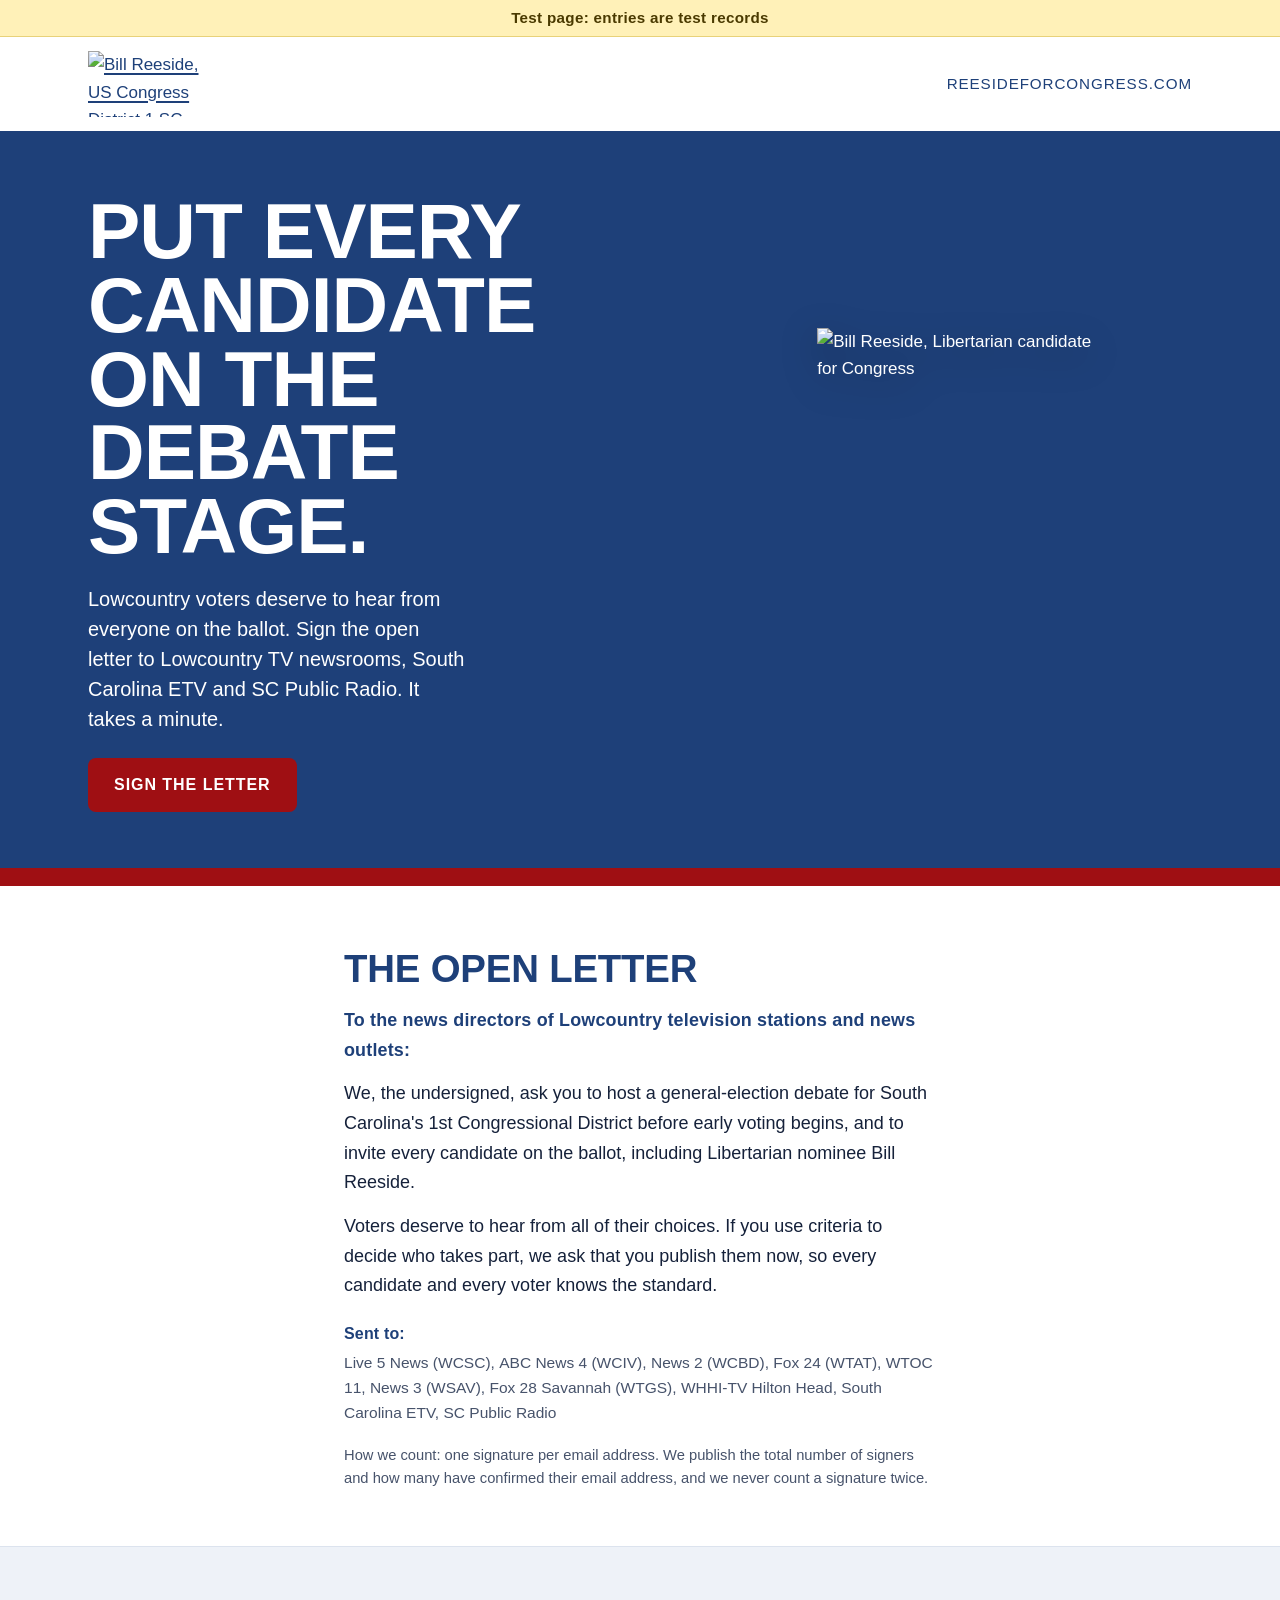
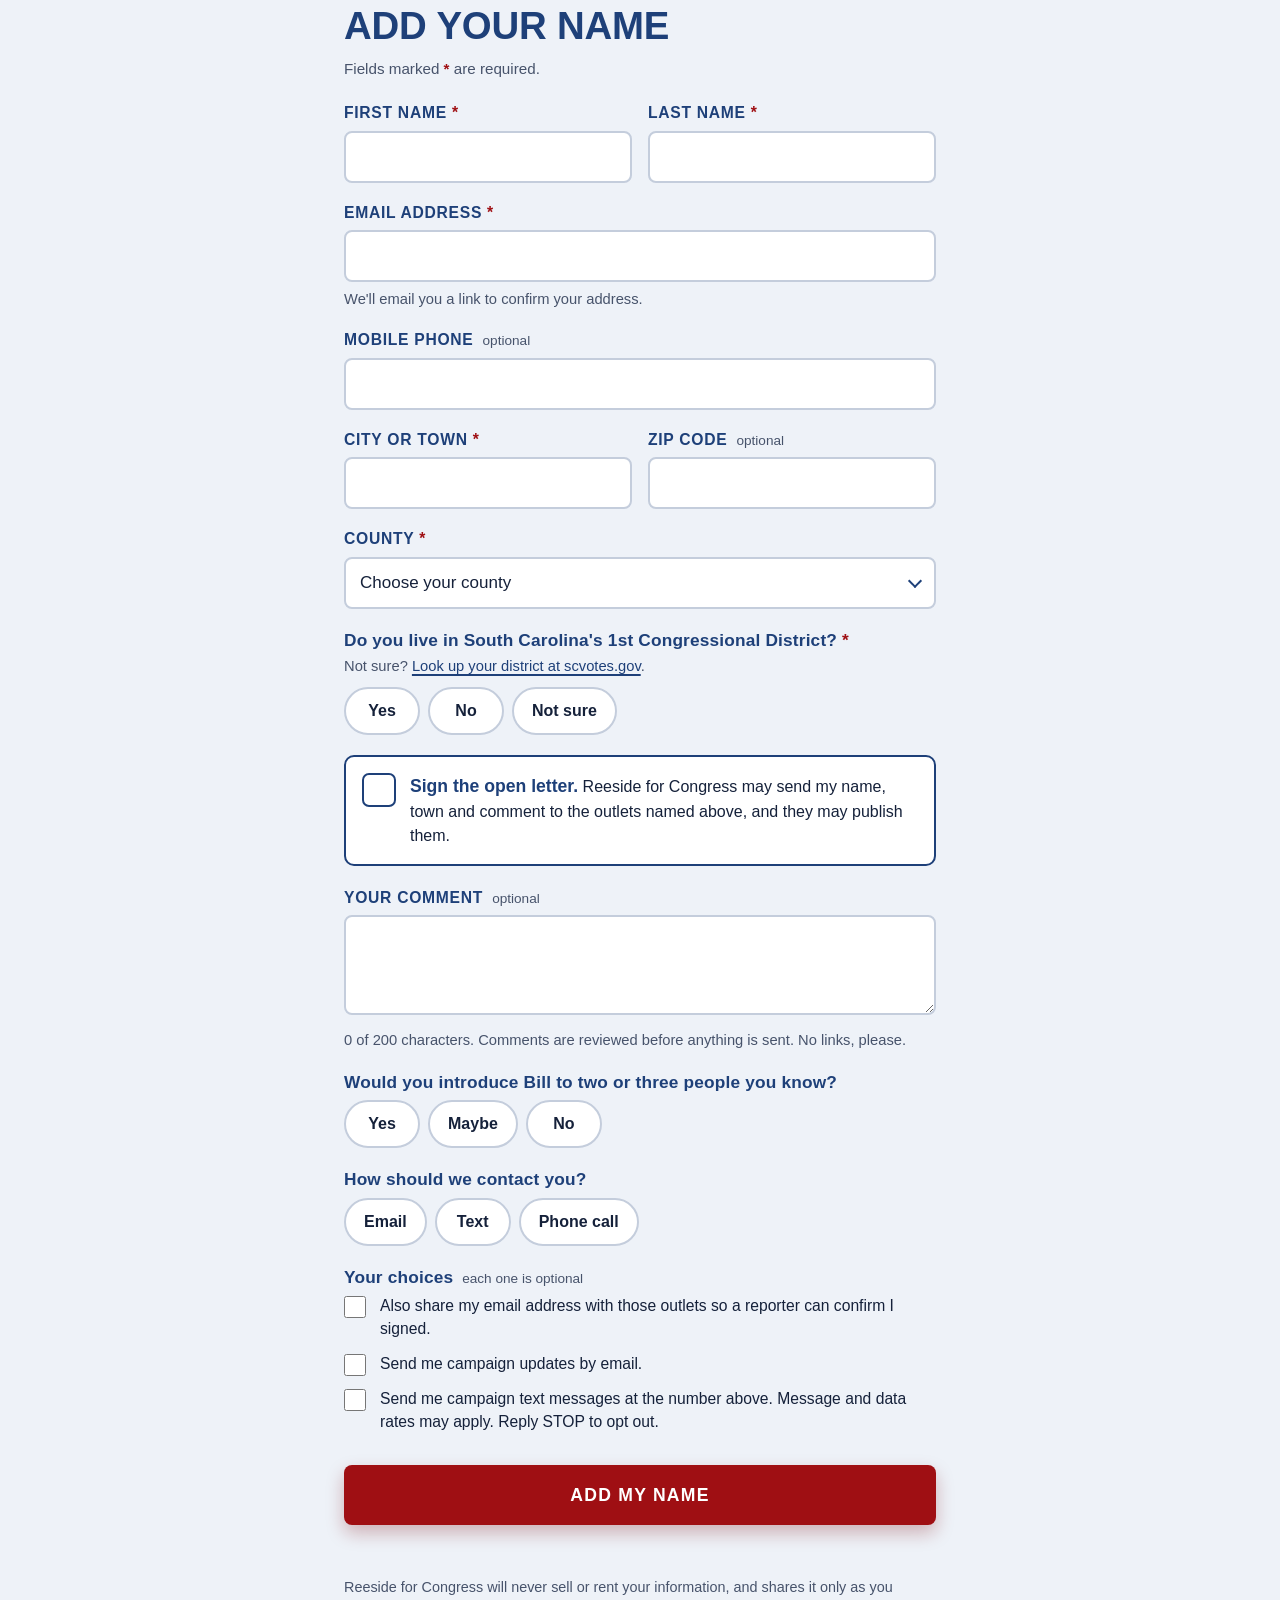
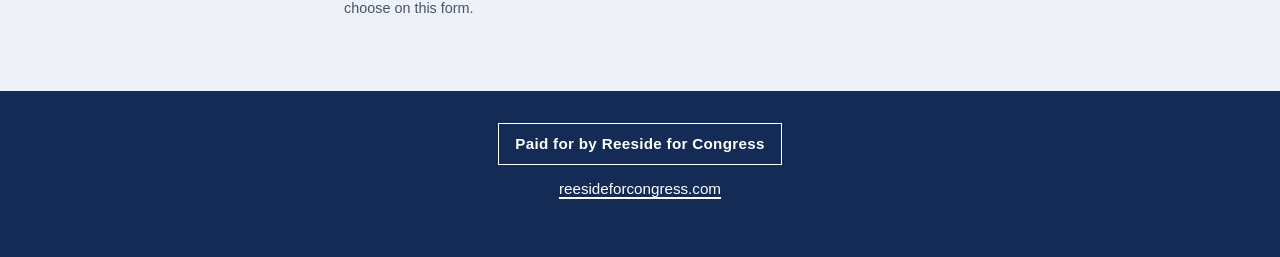
==== index.html @ fa347fad "Campaign address: debate.reesideforcongress.com Co-Authored-By: Claude Opus 5 <noreply@anthropic.com" ====
<!DOCTYPE html>
<html lang="en">
<head>
<meta charset="utf-8">
<meta name="viewport" content="width=device-width, initial-scale=1, viewport-fit=cover">
<title>Put Every Candidate on the Debate Stage | Bill Reeside for Congress</title>
<meta name="description" content="Sign the open letter asking Lowcountry TV stations and news outlets to host an SC-01 debate with every candidate on the ballot, including Bill Reeside.">
<meta name="robots" content="noindex, nofollow">
<meta name="theme-color" content="#1E4079">
<meta property="og:type" content="website">
<meta property="og:title" content="Put every candidate on the SC-01 debate stage">
<meta property="og:description" content="Sign the open letter to Lowcountry TV stations and news outlets. It takes a minute.">
<meta property="og:image" content="https://debate.reesideforcongress.com/assets/img/og.jpg">
<meta property="og:image:width" content="1200">
<meta property="og:image:height" content="630">
<meta property="og:url" content="https://debate.reesideforcongress.com/">
<meta name="twitter:card" content="summary_large_image">
<link rel="preload" href="assets/fonts/montserrat-var.woff2" as="font" type="font/woff2" crossorigin>
<link rel="preload" href="assets/fonts/oswald-var.woff2" as="font" type="font/woff2" crossorigin>
<link rel="stylesheet" href="assets/css/site.css?v=7">
<link rel="icon" href="assets/img/favicon.png">
</head>
<body>
<a class="skip" href="#sign">Skip to the form</a>
<div class="ribbon" id="ribbon" hidden>Test page: entries are test records</div>

<header class="masthead">
  <a class="masthead-logo" href="https://reesideforcongress.com" aria-label="Bill Reeside for Congress, US Congress District 1 SC">
    <img src="assets/img/logo.png" width="720" height="388" alt="Bill Reeside, US Congress District 1 SC">
  </a>
  <a class="masthead-link" href="https://reesideforcongress.com">reesideforcongress.com</a>
</header>

<main>
  <section class="hero" aria-labelledby="headline">
    <div class="hero-inner">
      <div class="hero-copy">
        <p class="invited" id="invited" hidden>
          <svg aria-hidden="true" viewBox="0 0 24 24" width="18" height="18"><path d="M4 12.5l5 5L20 6.5" fill="none" stroke="currentColor" stroke-width="2.5" stroke-linecap="round" stroke-linejoin="round"/></svg>
          A friend sent you this link.
        </p>
        <h1 id="headline">Put every candidate on the debate stage.</h1>
        <p class="lede">Lowcountry voters deserve to hear from everyone on the ballot. Sign the open letter to <span data-outlets>local TV stations and news outlets</span>. It takes a minute.</p>
        <a class="hero-cta" href="#sign">Sign the letter</a>
      </div>
      <img class="hero-bill" src="assets/img/bill-cutout.webp" width="382" height="707" alt="Bill Reeside, Libertarian candidate for Congress">
    </div>
  </section>

  <section class="letter" aria-labelledby="letter-title">
    <h2 id="letter-title">The open letter</h2>
    <div class="letter-body">
      <p class="letter-to" id="letter-to"></p>
      <div id="letter-paragraphs"></div>
      <p class="letter-draft" id="letter-draft" hidden></p>
      <div class="outlets" id="outlets" hidden>
        <p class="outlets-lead" id="outlets-lead">Sent to:</p>
        <ul class="outlets-list" id="outlets-list" aria-labelledby="outlets-lead"></ul>
      </div>
      <p class="count-note" id="count-note" hidden></p>
    </div>
  </section>

  <section class="sign" id="sign" aria-labelledby="sign-title">
    <div class="sign-inner">
      <form id="form" novalidate>
        <h2 id="sign-title">Add your name</h2>
        <p class="form-note">Fields marked <span class="req" aria-hidden="true">*</span><span class="sr">with an asterisk</span> are required.</p>

        <div class="row two">
          <div class="field">
            <label for="firstName">First name <span class="req" aria-hidden="true">*</span></label>
            <input id="firstName" name="firstName" type="text" autocomplete="given-name" maxlength="40" required>
            <p class="error" id="firstName-error" hidden></p>
          </div>
          <div class="field">
            <label for="lastName">Last name <span class="req" aria-hidden="true">*</span></label>
            <input id="lastName" name="lastName" type="text" autocomplete="family-name" maxlength="40" required>
            <p class="error" id="lastName-error" hidden></p>
          </div>
        </div>

        <div class="field">
          <label for="email">Email address <span class="req" aria-hidden="true">*</span></label>
          <input id="email" name="email" type="email" autocomplete="email" inputmode="email" maxlength="254" required>
          <p class="hint">We'll email you a link to confirm your address.</p>
          <p class="error" id="email-error" hidden></p>
        </div>

        <div class="field">
          <label for="phone">Mobile phone <span class="opt">optional</span></label>
          <input id="phone" name="phone" type="tel" autocomplete="tel-national" inputmode="tel" maxlength="30">
          <p class="error" id="phone-error" hidden></p>
        </div>

        <div class="row two">
          <div class="field">
            <label for="town">City or town <span class="req" aria-hidden="true">*</span></label>
            <input id="town" name="town" type="text" autocomplete="address-level2" maxlength="60" required>
            <p class="error" id="town-error" hidden></p>
          </div>
          <div class="field">
            <label for="zip">ZIP code <span class="opt">optional</span></label>
            <input id="zip" name="zip" type="text" autocomplete="postal-code" inputmode="numeric" maxlength="10" pattern="\d{5}(-\d{4})?">
            <p class="error" id="zip-error" hidden></p>
          </div>
        </div>

        <div class="field">
          <label for="county">County <span class="req" aria-hidden="true">*</span></label>
          <div class="select">
            <select id="county" name="county" required>
              <option value="">Choose your county</option>
              <optgroup label="Counties in the 1st District" id="county-sc01"></optgroup>
              <optgroup label="Other South Carolina counties" id="county-other"></optgroup>
              <option value="Outside South Carolina">Outside South Carolina</option>
            </select>
          </div>
          <p class="error" id="county-error" hidden></p>
        </div>

        <fieldset class="field choices" id="sc01" aria-describedby="sc01-hint">
          <legend>Do you live in South Carolina's 1st Congressional District? <span class="req" aria-hidden="true">*</span></legend>
          <p class="hint" id="sc01-hint">Not sure? <a href="https://scvotes.gov" target="_blank" rel="noopener">Look up your district at scvotes.gov</a>.</p>
          <div class="pills">
            <label class="pill"><input type="radio" name="sc01" value="Yes" required><span>Yes</span></label>
            <label class="pill"><input type="radio" name="sc01" value="No"><span>No</span></label>
            <label class="pill"><input type="radio" name="sc01" value="Not sure"><span>Not sure</span></label>
          </div>
          <p class="error" id="sc01-error" hidden></p>
        </fieldset>

        <label class="signature">
          <input type="checkbox" id="signLetter" name="signLetter">
          <span class="signature-box" aria-hidden="true">
            <svg viewBox="0 0 24 24" width="22" height="22"><path d="M4 12.5l5 5L20 6.5" fill="none" stroke="currentColor" stroke-width="3" stroke-linecap="round" stroke-linejoin="round"/></svg>
          </span>
          <span class="signature-text"><strong>Sign the open letter.</strong> <span id="sign-text"></span></span>
        </label>
        <p class="nudge" id="sign-nudge" role="alert" hidden>You haven't signed the letter yet. Tick the box above to add your name, or tap <strong>Add my name</strong> again to just sign up.</p>

        <div class="field" id="comment-field">
          <label for="comment">Your comment <span class="opt">optional</span></label>
          <textarea id="comment" name="comment" rows="3" maxlength="200" aria-describedby="comment-count"></textarea>
          <p class="hint count" id="comment-count" aria-live="polite">0 of 200 characters. Comments are reviewed before anything is sent. No links, please.</p>
          <p class="error" id="comment-error" hidden></p>
        </div>

        <fieldset class="field choices">
          <legend>Would you introduce Bill to two or three people you know?</legend>
          <div class="pills">
            <label class="pill"><input type="radio" name="willingToIntroduce" value="Yes"><span>Yes</span></label>
            <label class="pill"><input type="radio" name="willingToIntroduce" value="Maybe"><span>Maybe</span></label>
            <label class="pill"><input type="radio" name="willingToIntroduce" value="No"><span>No</span></label>
          </div>
        </fieldset>

        <fieldset class="field choices">
          <legend>How should we contact you?</legend>
          <div class="pills">
            <label class="pill"><input type="radio" name="preferredContact" value="Email"><span>Email</span></label>
            <label class="pill"><input type="radio" name="preferredContact" value="Text"><span>Text</span></label>
            <label class="pill"><input type="radio" name="preferredContact" value="Phone call"><span>Phone call</span></label>
          </div>
        </fieldset>

        <fieldset class="field consents">
          <legend>Your choices <span class="opt">each one is optional</span></legend>
          <label class="check"><input type="checkbox" name="shareEmail"><span data-consent="shareEmail"></span></label>
          <label class="check"><input type="checkbox" name="campaignEmailOk"><span data-consent="campaignEmailOk"></span></label>
          <label class="check"><input type="checkbox" name="textOk"><span data-consent="textOk"></span></label>
        </fieldset>

        <div class="trap" aria-hidden="true">
          <label for="website">Leave this empty</label>
          <input id="website" name="website" type="text" tabindex="-1" autocomplete="off">
        </div>
        <input type="hidden" id="inviteCode" name="inviteCode">

        <button class="submit" id="submit" type="submit">
          <span class="submit-label">Add my name</span>
          <span class="spinner" aria-hidden="true"></span>
        </button>
        <p class="status" id="status" role="status" aria-live="polite"></p>
        <p class="privacy" data-privacy></p>
      </form>

      <div class="done" id="done" hidden tabindex="-1" aria-labelledby="done-title">
        <h2 id="done-title">You're in.</h2>
        <p class="done-lede" id="done-lede"></p>
        <p class="done-confirm" id="done-confirm"></p>
        <p class="resend" id="resend" hidden>
          <button type="button" id="resend-btn"></button>
          <span class="resend-note" id="resend-note" role="status" aria-live="polite"></span>
        </p>
        <h3>Now the part that matters most</h3>
        <p>Send your personal link to two or three people you know in the Lowcountry. Everyone who signs through it is counted as yours.</p>
        <div class="link-box">
          <label for="personal-link" class="sr">Your personal link</label>
          <input id="personal-link" readonly>
        </div>
        <div class="share" id="share">
          <button type="button" class="share-btn native" id="share-native" hidden>
            <svg aria-hidden="true" viewBox="0 0 24 24" width="22" height="22"><path d="M12 3v12M7.5 7.5L12 3l4.5 4.5M5 13v6a2 2 0 002 2h10a2 2 0 002-2v-6" fill="none" stroke="currentColor" stroke-width="2" stroke-linecap="round" stroke-linejoin="round"/></svg>
            Share
          </button>
          <a class="share-btn" id="share-sms">
            <svg aria-hidden="true" viewBox="0 0 24 24" width="22" height="22"><path d="M4 5h16v11H9l-5 4V5z" fill="none" stroke="currentColor" stroke-width="2" stroke-linejoin="round"/></svg>
            Text it
          </a>
          <a class="share-btn" id="share-email">
            <svg aria-hidden="true" viewBox="0 0 24 24" width="22" height="22"><rect x="3" y="5" width="18" height="14" rx="2" fill="none" stroke="currentColor" stroke-width="2"/><path d="M4 7l8 6 8-6" fill="none" stroke="currentColor" stroke-width="2" stroke-linejoin="round"/></svg>
            Email it
          </a>
          <a class="share-btn" id="share-fb" target="_blank" rel="noopener">
            <svg aria-hidden="true" viewBox="0 0 24 24" width="22" height="22"><path d="M14 8.5V6.8c0-.8.5-1.3 1.3-1.3H17V2.3h-2.6C11.9 2.3 10.5 4 10.5 6.4v2.1H8v3.3h2.5V22H14V11.8h2.6l.4-3.3H14z" fill="currentColor"/></svg>
            Facebook
          </a>
          <a class="share-btn" id="share-x" target="_blank" rel="noopener">
            <svg aria-hidden="true" viewBox="0 0 24 24" width="20" height="20"><path d="M17.8 3h3.2l-7 8 8.2 10h-6.4l-5-6.2L5 21H1.8l7.5-8.6L1.4 3h6.6l4.5 5.7L17.8 3zm-1.1 16.2h1.8L7.2 4.7H5.3l11.4 14.5z" fill="currentColor"/></svg>
            Post on X
          </a>
          <button type="button" class="share-btn" id="share-copy">
            <svg aria-hidden="true" viewBox="0 0 24 24" width="22" height="22"><rect x="8" y="8" width="12" height="12" rx="2" fill="none" stroke="currentColor" stroke-width="2"/><path d="M16 8V6a2 2 0 00-2-2H6a2 2 0 00-2 2v8a2 2 0 002 2h2" fill="none" stroke="currentColor" stroke-width="2"/></svg>
            <span id="copy-label">Copy link</span>
          </button>
        </div>
        <p class="no-boost" id="no-boost"></p>
      </div>

      <div class="done" id="check" hidden tabindex="-1" aria-labelledby="check-title">
        <h2 id="check-title">Check your email.</h2>
        <p class="done-lede">Thank you. We've sent what you need to the address you entered.</p>
        <p class="done-confirm" id="check-confirm"></p>
      </div>
    </div>
  </section>
</main>

<footer class="footer">
  <p class="disclaimer" data-disclaimer>Paid for by Reeside for Congress</p>
  <p><a href="https://reesideforcongress.com">reesideforcongress.com</a></p>
</footer>

<script src="assets/js/content.js?v=7"></script>
<script src="assets/js/app.js?v=7"></script>
</body>
</html>
---- assets/css/site.css ----
/* Open letter sign-up page, in the Bill Reeside for Congress look:
   navy and red on white, Montserrat Black headlines, Oswald labels. The red band under the
   hero is the debate stage; Bill stands on it. */

@font-face {
  font-family: "Montserrat";
  src: url("../fonts/montserrat-var.woff2") format("woff2");
  font-weight: 100 900;
  font-style: normal;
  font-display: swap;
}
@font-face {
  font-family: "Oswald";
  src: url("../fonts/oswald-var.woff2") format("woff2");
  font-weight: 200 700;
  font-style: normal;
  font-display: swap;
}

:root {
  --navy: #1E4079;
  --navy-deep: #142C55;
  --red: #9F0F13;
  --red-deep: #7C0B0E;
  --ink: #15213A;
  --muted: #47536B;
  --line: #C4CDDC;
  --wash: #EEF2F8;
  --paper: #FFFFFF;
  --selected-wash: #FBEDED;
  --radius: 8px;
  --ease-out: cubic-bezier(0.16, 1, 0.3, 1);
  --display: "Montserrat", "Helvetica Neue", Helvetica, sans-serif;
  --label: "Oswald", "Arial Narrow", sans-serif;
}

*, *::before, *::after { box-sizing: border-box; }

html {
  scroll-behavior: smooth;
  scrollbar-color: var(--navy) var(--wash);
  -webkit-text-size-adjust: 100%;
}

body {
  margin: 0;
  background: var(--paper);
  color: var(--ink);
  font-family: var(--display);
  font-weight: 500;
  font-size: 1.0625rem;
  line-height: 1.6;
  caret-color: var(--red);
  -webkit-font-smoothing: antialiased;
}

::selection { background: var(--navy); color: #fff; }

a { color: var(--navy); text-decoration-thickness: 1.5px; text-underline-offset: 3px; }
.letter a:not([class]):hover, .sign a:not([class]):hover, .masthead-link:hover { color: var(--red); } /* plain text links on light areas only */

:focus-visible { outline: 3px solid var(--navy); outline-offset: 2px; }

img { max-width: 100%; height: auto; display: block; }

[hidden] { display: none !important; } /* classes that set display must not un-hide */

.sr, .trap {
  position: absolute !important;
  width: 1px; height: 1px;
  margin: -1px; padding: 0; overflow: hidden;
  clip: rect(0 0 0 0); clip-path: inset(50%);
  white-space: nowrap; border: 0;
}

.skip {
  position: absolute; left: 12px; top: -60px; z-index: 20;
  background: var(--navy); color: #fff; padding: 10px 16px; border-radius: var(--radius);
  font-weight: 700; text-decoration: none;
}
.skip:focus { top: 12px; }

.ribbon {
  position: sticky; top: 0; z-index: 15;
  background: #FFF1B8; color: #4A3A00;
  font-family: var(--label); font-weight: 600; font-size: 0.95rem;
  letter-spacing: 0.02em; text-align: center;
  padding: 6px 16px;
  border-bottom: 1px solid #E8D27A;
}

/* ---------- Masthead ---------- */
.masthead {
  display: flex; align-items: center; justify-content: space-between; gap: 16px;
  max-width: 72rem; margin: 0 auto;
  padding: 12px 16px;
}
.masthead-logo img { height: 58px; width: auto; }
.masthead-link {
  display: none;
  font-family: var(--label); font-weight: 500; letter-spacing: 0.06em; text-transform: uppercase;
  font-size: 0.95rem; text-decoration: none;
}

/* ---------- Hero: the stage ---------- */
.hero {
  position: relative;
  background: var(--navy);
  color: #fff;
  overflow: hidden;
  border-bottom: 18px solid var(--red);
}
.hero-inner {
  position: relative;
  max-width: 72rem; margin: 0 auto;
  padding: 36px 16px 0;
  display: grid;
  grid-template-columns: 1fr;
}
.hero-copy { position: relative; z-index: 2; padding-bottom: 8px; }

.invited {
  display: inline-flex; align-items: center; gap: 8px;
  margin: 0 0 18px;
  padding: 6px 14px 6px 10px;
  border-radius: 999px;
  background: rgba(255, 255, 255, 0.12);
  color: #fff;
  font-family: var(--label); font-weight: 500; letter-spacing: 0.04em; font-size: 0.95rem;
}

h1 {
  margin: 0;
  font-family: var(--display);
  font-weight: 900;
  text-transform: uppercase;
  font-size: clamp(2.35rem, 10.5vw, 4.9rem);
  line-height: 0.94;
  letter-spacing: -0.012em;
  text-wrap: balance;
  max-width: 13ch;
}

.lede {
  margin: 20px 0 0;
  max-width: 34ch;
  font-size: 1.125rem;
  line-height: 1.5;
  color: #fff;
}

.hero-cta {
  display: inline-flex; align-items: center; justify-content: center;
  margin: 24px 0 0;
  min-height: 54px; padding: 0 26px;
  border-radius: var(--radius);
  background: var(--red); color: #fff;
  font-weight: 900; text-transform: uppercase; letter-spacing: 0.06em; font-size: 1rem;
  text-decoration: none;
  transition: background-color 160ms var(--ease-out), transform 160ms var(--ease-out);
}
.hero-cta:hover { background: var(--red-deep); color: #fff; transform: translateY(-1px); }

/* He stands on the red band and runs off the right edge: big enough to read as a person,
   not a stamp. The negative top margin tucks him behind the copy so the hero stays short. */
.hero-bill {
  justify-self: end;
  width: auto;
  height: 360px;
  margin: -86px -28px 0 0;
  filter: drop-shadow(0 10px 18px rgba(0, 0, 0, 0.35));
  position: relative; z-index: 1;
}

/* ---------- The letter ---------- */
.letter {
  max-width: 40rem; margin: 0 auto;
  padding: 44px 16px 40px;
}
h2 {
  margin: 0 0 18px;
  font-family: var(--display);
  font-weight: 900;
  text-transform: uppercase;
  color: var(--navy);
  font-size: clamp(1.7rem, 6.2vw, 2.4rem);
  line-height: 1;
  letter-spacing: -0.005em;
}
.letter-body { font-size: 1.125rem; line-height: 1.65; max-width: 65ch; }
.letter-body p { margin: 0 0 14px; }
.letter-to {
  font-family: var(--label); font-weight: 600; letter-spacing: 0.01em;
  color: var(--navy); font-size: 1.12rem;
}
.letter-draft {
  display: inline-block;
  margin-top: 6px !important;
  padding: 4px 10px;
  border: 1px solid var(--red);
  border-radius: 4px;
  color: var(--red);
  font-family: var(--label); font-weight: 600; font-size: 0.85rem; letter-spacing: 0.06em; text-transform: uppercase;
}
.outlets { margin: 20px 0 0; }
.letter-body .outlets-lead {
  margin: 0 0 4px;
  font-family: var(--label); font-weight: 600; letter-spacing: 0.01em;
  color: var(--navy); font-size: 1rem;
}
.outlets-list {
  margin: 0; padding: 0; list-style: none;
  color: var(--muted); font-size: 0.97rem; line-height: 1.6;
}
.outlets-list li { display: inline; } /* one wrapped run, not thirteen rows */
.outlets-list li:not(:last-child)::after { content: ", "; }
.letter-body .count-note { margin: 18px 0 0; color: var(--muted); font-size: 0.92rem; line-height: 1.55; }

/* ---------- Sign ---------- */
.sign { background: var(--wash); border-top: 1px solid #DCE3EE; }
.sign-inner { max-width: 40rem; margin: 0 auto; padding: 44px 16px 56px; }
.form-note { margin: -6px 0 22px; color: var(--muted); font-size: 0.95rem; }
.req { color: var(--red); font-weight: 700; }
.opt {
  font-family: var(--display); font-weight: 500; text-transform: none; letter-spacing: 0;
  color: var(--muted); font-size: 0.85rem; margin-left: 4px;
}

.row.two { display: grid; grid-template-columns: 1fr; gap: 0 16px; }

.field { margin: 0 0 20px; }
fieldset.field { border: 0; padding: 0; min-width: 0; }

label, legend {
  display: block;
  margin: 0 0 7px;
  font-family: var(--label); font-weight: 600;
  text-transform: uppercase; letter-spacing: 0.045em;
  font-size: 0.98rem; line-height: 1.3;
  color: var(--navy);
}
/* Questions read as sentences; only short labels are set in capitals. */
legend { padding: 0; text-transform: none; letter-spacing: 0.01em; font-size: 1.08rem; }

input[type="text"], input[type="email"], input[type="tel"], select, textarea, .link-box input {
  width: 100%;
  min-height: 52px;
  padding: 12px 14px;
  border: 2px solid var(--line);
  border-radius: var(--radius);
  background: var(--paper);
  color: var(--ink);
  font: 500 1.0625rem/1.4 var(--display);
  transition: border-color 140ms var(--ease-out), box-shadow 140ms var(--ease-out);
  appearance: none;
}
textarea { min-height: 96px; resize: vertical; }
input:focus, select:focus, textarea:focus {
  outline: none;
  border-color: var(--navy);
  box-shadow: 0 0 0 3px rgba(30, 64, 121, 0.22);
}
[aria-invalid="true"] { border-color: var(--red) !important; }

.select { position: relative; }
.select::after {
  content: "";
  position: absolute; right: 16px; top: 50%;
  width: 10px; height: 10px; margin-top: -7px;
  border-right: 2.5px solid var(--navy); border-bottom: 2.5px solid var(--navy);
  transform: rotate(45deg);
  pointer-events: none;
}
select { padding-right: 44px; cursor: pointer; }

.hint { margin: 7px 0 0; color: var(--muted); font-size: 0.92rem; line-height: 1.45; }
.choices .hint { margin: -2px 0 10px; }
.error { margin: 7px 0 0; color: var(--red); font-weight: 700; font-size: 0.95rem; }

.pills { display: flex; flex-wrap: wrap; gap: 8px; }
.pill { margin: 0; position: relative; }
.pill input { position: absolute; opacity: 0; inset: 0; margin: 0; cursor: pointer; }
.pill span {
  display: inline-flex; align-items: center; justify-content: center;
  min-height: 48px; min-width: 76px; padding: 0 18px;
  border: 2px solid var(--line); border-radius: 999px;
  background: var(--paper); color: var(--ink);
  font-family: var(--display); font-weight: 700; font-size: 1rem;
  text-transform: none; letter-spacing: 0;
  transition: background-color 140ms var(--ease-out), border-color 140ms var(--ease-out), color 140ms var(--ease-out);
}
.pill:hover span { border-color: var(--navy); }
.pill input:checked + span { background: var(--navy); border-color: var(--navy); color: #fff; }
.pill input:focus-visible + span { outline: 3px solid var(--navy); outline-offset: 2px; }

/* The signature: the one box that matters most. */
.signature {
  display: grid; grid-template-columns: 34px 1fr; gap: 14px; align-items: start;
  margin: 8px 0 22px;
  padding: 16px;
  border: 2px solid var(--navy);
  border-radius: 10px;
  background: var(--paper);
  cursor: pointer;
  text-transform: none; letter-spacing: 0;
  font-family: var(--display); font-weight: 500; font-size: 1rem; line-height: 1.5; color: var(--ink);
  transition: border-color 160ms var(--ease-out), background-color 160ms var(--ease-out);
}
.signature input { position: absolute; opacity: 0; width: 1px; height: 1px; }
.signature-box {
  width: 34px; height: 34px;
  border: 2.5px solid var(--navy); border-radius: 7px;
  display: grid; place-items: center;
  color: transparent; background: var(--paper);
  transition: background-color 160ms var(--ease-out), border-color 160ms var(--ease-out), color 160ms var(--ease-out);
}
.signature-text strong { color: var(--navy); font-weight: 800; font-size: 1.1rem; }
.signature:has(input:checked) { border-color: var(--red); background: var(--selected-wash); }
.signature:has(input:checked) .signature-box { background: var(--red); border-color: var(--red); color: #fff; }
.signature:has(input:focus-visible) { outline: 3px solid var(--navy); outline-offset: 2px; }

.nudge {
  margin: -10px 0 22px;
  padding: 12px 14px;
  background: #FFF6DA;
  border: 1px solid #E3C766;
  border-radius: var(--radius);
  color: #4A3A00;
  font-size: 0.97rem;
  line-height: 1.45;
}

.consents .check {
  display: grid; grid-template-columns: 24px 1fr; gap: 12px; align-items: start;
  margin: 0 0 12px;
  font-family: var(--display); font-weight: 500; font-size: 0.98rem; line-height: 1.45;
  text-transform: none; letter-spacing: 0; color: var(--ink);
  cursor: pointer;
}
.consents input[type="checkbox"] { width: 22px; height: 22px; margin: 1px 0 0; accent-color: var(--navy); cursor: pointer; }

.submit {
  position: relative;
  display: flex; align-items: center; justify-content: center; gap: 12px;
  width: 100%; min-height: 60px; margin: 8px 0 0;
  border: 0; border-radius: var(--radius);
  background: var(--red); color: #fff;
  font: 900 1.1rem/1 var(--display); text-transform: uppercase; letter-spacing: 0.07em;
  cursor: pointer;
  box-shadow: 0 8px 18px rgba(124, 11, 14, 0.28);
  transition: background-color 160ms var(--ease-out), transform 160ms var(--ease-out), box-shadow 160ms var(--ease-out);
}
.submit:hover { background: var(--red-deep); }
.submit:active { transform: translateY(1px); box-shadow: 0 4px 10px rgba(124, 11, 14, 0.28); }
.submit[disabled] { cursor: progress; background: #8E2A2D; }
.spinner {
  display: none;
  width: 20px; height: 20px;
  border: 3px solid rgba(255, 255, 255, 0.4); border-top-color: #fff; border-radius: 50%;
  animation: spin 800ms linear infinite;
}
.submit[disabled] .spinner { display: inline-block; }

.status { min-height: 1.5em; margin: 12px 0 0; font-weight: 600; color: var(--muted); }
.status.is-error { color: var(--red); }
.privacy { margin: 14px 0 0; font-size: 0.9rem; color: var(--muted); line-height: 1.45; }

/* ---------- Done ---------- */
.done { outline: none; animation: rise 520ms var(--ease-out) both; }
.done h2 { font-size: clamp(2rem, 8vw, 3rem); }
.done h3 {
  margin: 28px 0 6px;
  font-family: var(--label); font-weight: 600; text-transform: uppercase; letter-spacing: 0.045em;
  color: var(--navy); font-size: 1.2rem;
}
.done-lede { font-size: 1.15rem; margin: 0 0 10px; }
.done-confirm { margin: 0; padding: 14px 16px; background: var(--paper); border: 1px solid #D5DCE8; border-radius: var(--radius); }
.resend { margin: 12px 0 0; font-size: 0.95rem; }
.resend button { background: none; border: 0; padding: 0; color: var(--navy); font: inherit; font-weight: 700; text-decoration: underline; text-underline-offset: 3px; cursor: pointer; }
.resend button[disabled] { color: var(--muted); text-decoration: none; cursor: progress; }
.resend-note { display: block; margin-top: 4px; color: var(--muted); }
.link-box { margin: 14px 0 12px; }
.link-box input { border-color: var(--navy); background: var(--paper); font-size: 0.98rem; font-weight: 600; color: var(--navy); }

.share { display: grid; grid-template-columns: 1fr 1fr; gap: 10px; }
.share-btn {
  display: flex; align-items: center; justify-content: center; gap: 10px;
  min-height: 56px; padding: 0 14px;
  border: 2px solid var(--navy); border-radius: var(--radius);
  background: var(--paper); color: var(--navy);
  font: 800 1rem/1 var(--display);
  text-decoration: none; cursor: pointer;
  transition: background-color 140ms var(--ease-out), color 140ms var(--ease-out);
}
.share-btn:hover { background: var(--navy); color: #fff; }
.share-btn.native { grid-column: 1 / -1; background: var(--navy); color: #fff; }
.share-btn.native:hover { background: var(--navy-deep); }
.no-boost { margin: 16px 0 0; color: var(--muted); font-size: 0.95rem; }
.again { margin: 26px 0 0; font-size: 0.95rem; }
.again button { background: none; border: 0; padding: 0; color: var(--navy); font: inherit; font-weight: 700; text-decoration: underline; text-underline-offset: 3px; cursor: pointer; }

/* ---------- Footer ---------- */
.footer {
  background: var(--navy-deep); color: #DCE4F2;
  padding: 32px 16px 44px; text-align: center;
  font-size: 0.95rem;
}
.footer p { margin: 0 0 12px; }
.footer a { color: #fff; }
.footer a:hover { color: #fff; text-decoration-thickness: 3px; }
.footer .privacy { color: #C3CEE3; max-width: 40ch; margin: 0 auto; }
.disclaimer {
  display: inline-block;
  padding: 8px 16px;
  border: 1.5px solid #fff;
  color: #fff;
  font-weight: 800;
  letter-spacing: 0.02em;
}

@keyframes spin { to { transform: rotate(360deg); } }
@keyframes rise {
  from { opacity: 0.35; transform: translateY(14px); clip-path: inset(0 0 12% 0); }
  to { opacity: 1; transform: none; clip-path: inset(0 0 0 0); }
}

@media (prefers-reduced-motion: reduce) {
  html { scroll-behavior: auto; }
  *, *::before, *::after { animation: none !important; transition: none !important; }
}

/* ---------- Wider screens ---------- */
@media (min-width: 560px) {
  .row.two { grid-template-columns: 1fr 1fr; }
  .share { grid-template-columns: repeat(3, 1fr); }
  .masthead-logo img { height: 66px; }
}

@media (min-width: 820px) {
  .masthead { padding: 14px 24px; }
  .masthead-link { display: inline-block; }
  .hero-inner {
    grid-template-columns: 1.35fr 1fr;
    align-items: end;
    padding: 64px 24px 0;
    min-height: 460px;
  }
  .hero-copy { padding-bottom: 56px; }
  .lede { font-size: 1.25rem; }
  .hero-bill { height: 540px; margin: 0 -12px 0 0; justify-self: center; }
  .letter { padding: 64px 24px 56px; }
  .sign-inner { padding: 60px 24px 72px; }
}
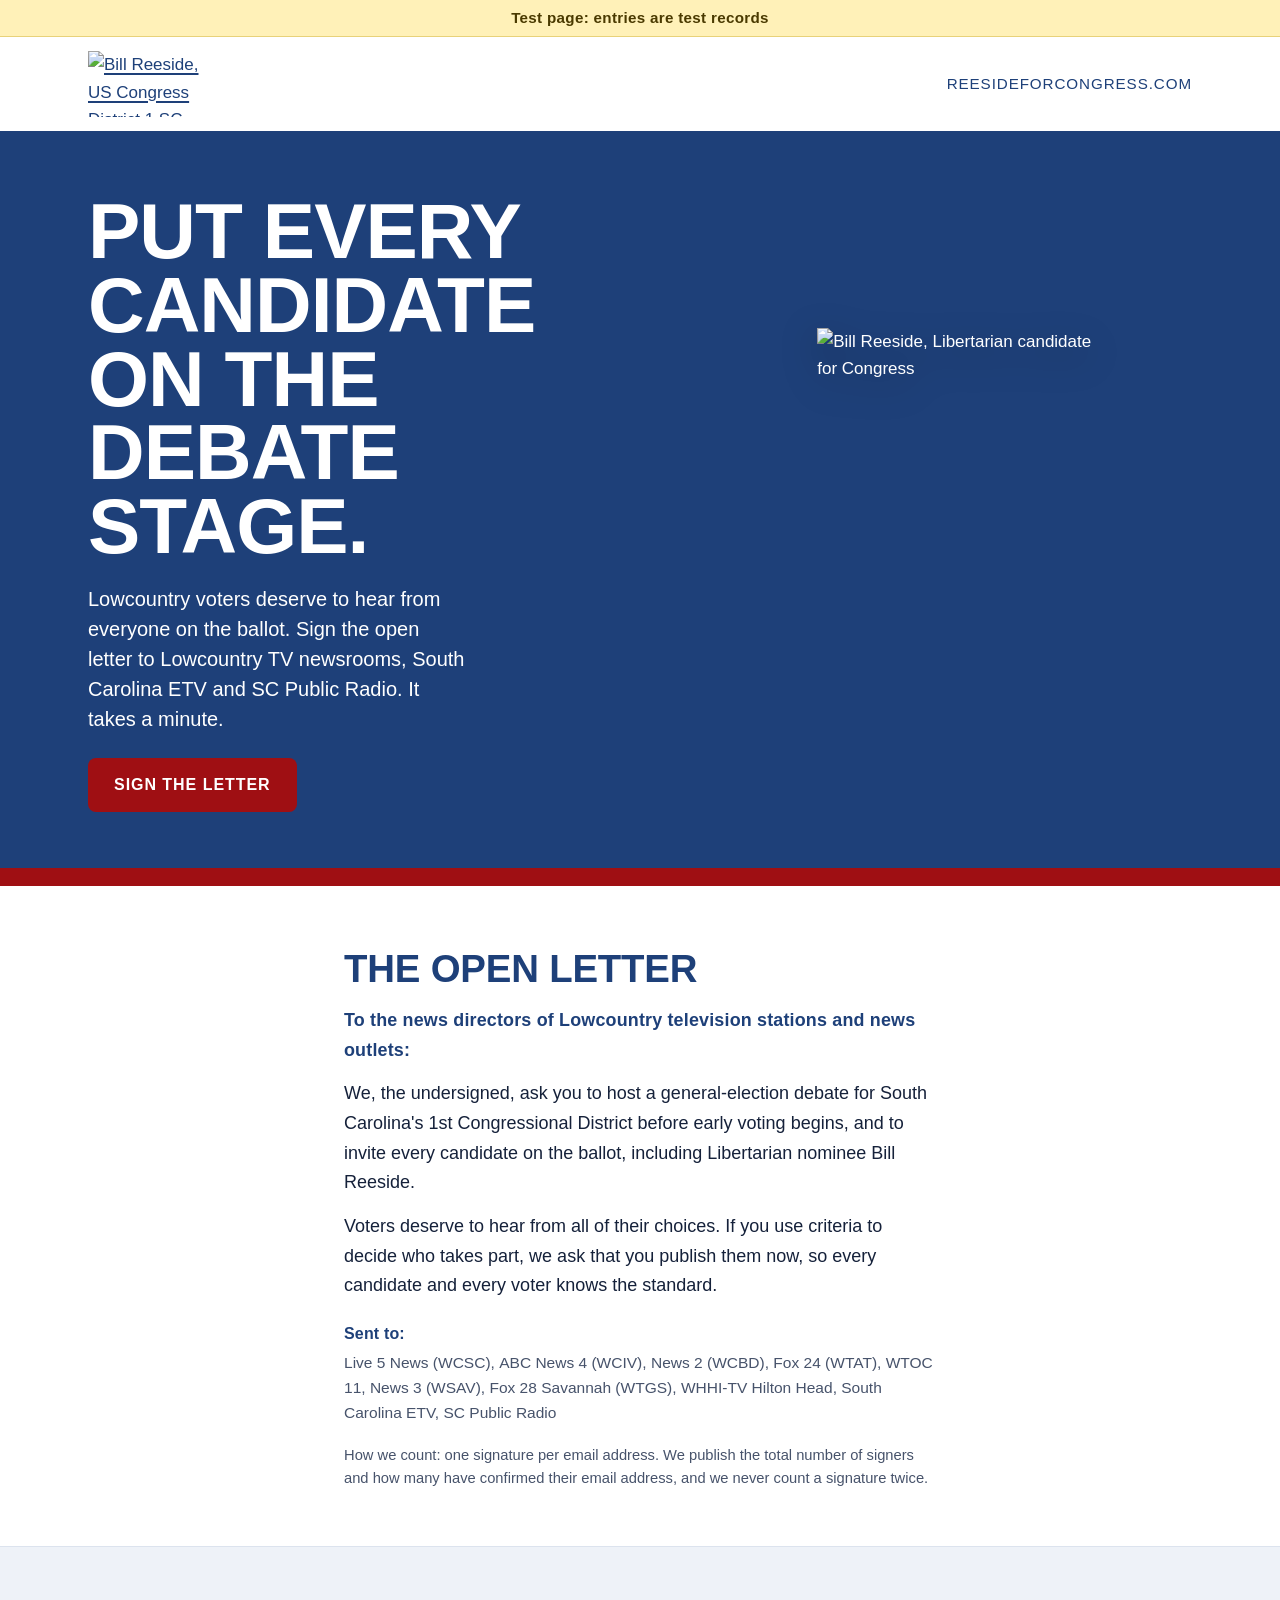
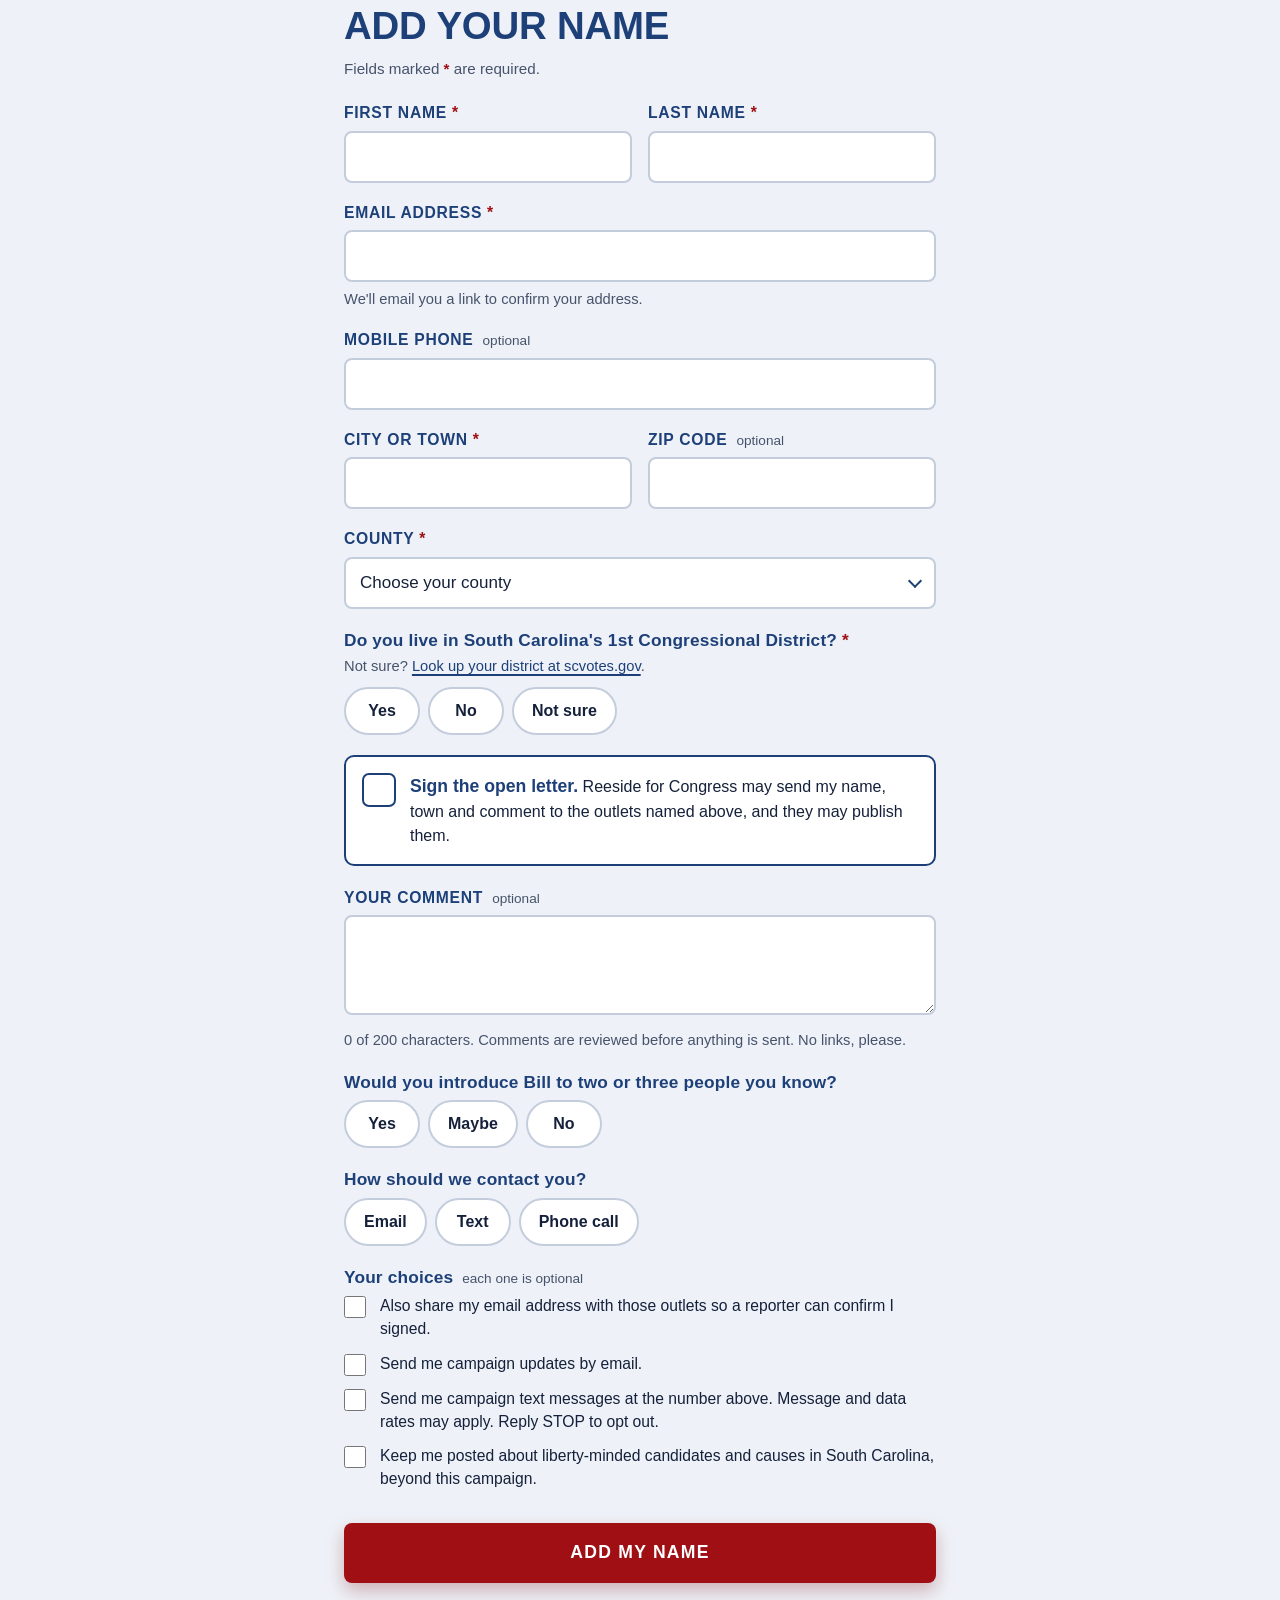
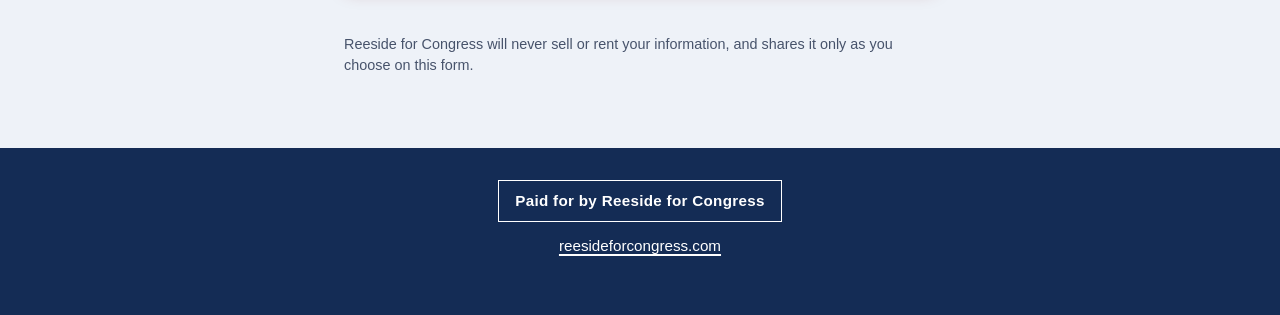
==== commit 34b1b151: "Fourth consent box: liberty network, beyond this campaign Co-Authored-By: Claude Opus 5 <noreply@ant" ====
--- a/index.html
+++ b/index.html
@@ -17,7 +17,7 @@
 <meta name="twitter:card" content="summary_large_image">
 <link rel="preload" href="assets/fonts/montserrat-var.woff2" as="font" type="font/woff2" crossorigin>
 <link rel="preload" href="assets/fonts/oswald-var.woff2" as="font" type="font/woff2" crossorigin>
-<link rel="stylesheet" href="assets/css/site.css?v=7">
+<link rel="stylesheet" href="assets/css/site.css?v=8">
 <link rel="icon" href="assets/img/favicon.png">
 </head>
 <body>
@@ -169,6 +169,7 @@
           <label class="check"><input type="checkbox" name="shareEmail"><span data-consent="shareEmail"></span></label>
           <label class="check"><input type="checkbox" name="campaignEmailOk"><span data-consent="campaignEmailOk"></span></label>
           <label class="check"><input type="checkbox" name="textOk"><span data-consent="textOk"></span></label>
+          <label class="check"><input type="checkbox" name="networkOk"><span data-consent="networkOk"></span></label>
         </fieldset>
 
         <div class="trap" aria-hidden="true">
@@ -242,7 +243,7 @@
   <p><a href="https://reesideforcongress.com">reesideforcongress.com</a></p>
 </footer>
 
-<script src="assets/js/content.js?v=7"></script>
-<script src="assets/js/app.js?v=7"></script>
+<script src="assets/js/content.js?v=8"></script>
+<script src="assets/js/app.js?v=8"></script>
 </body>
 </html>
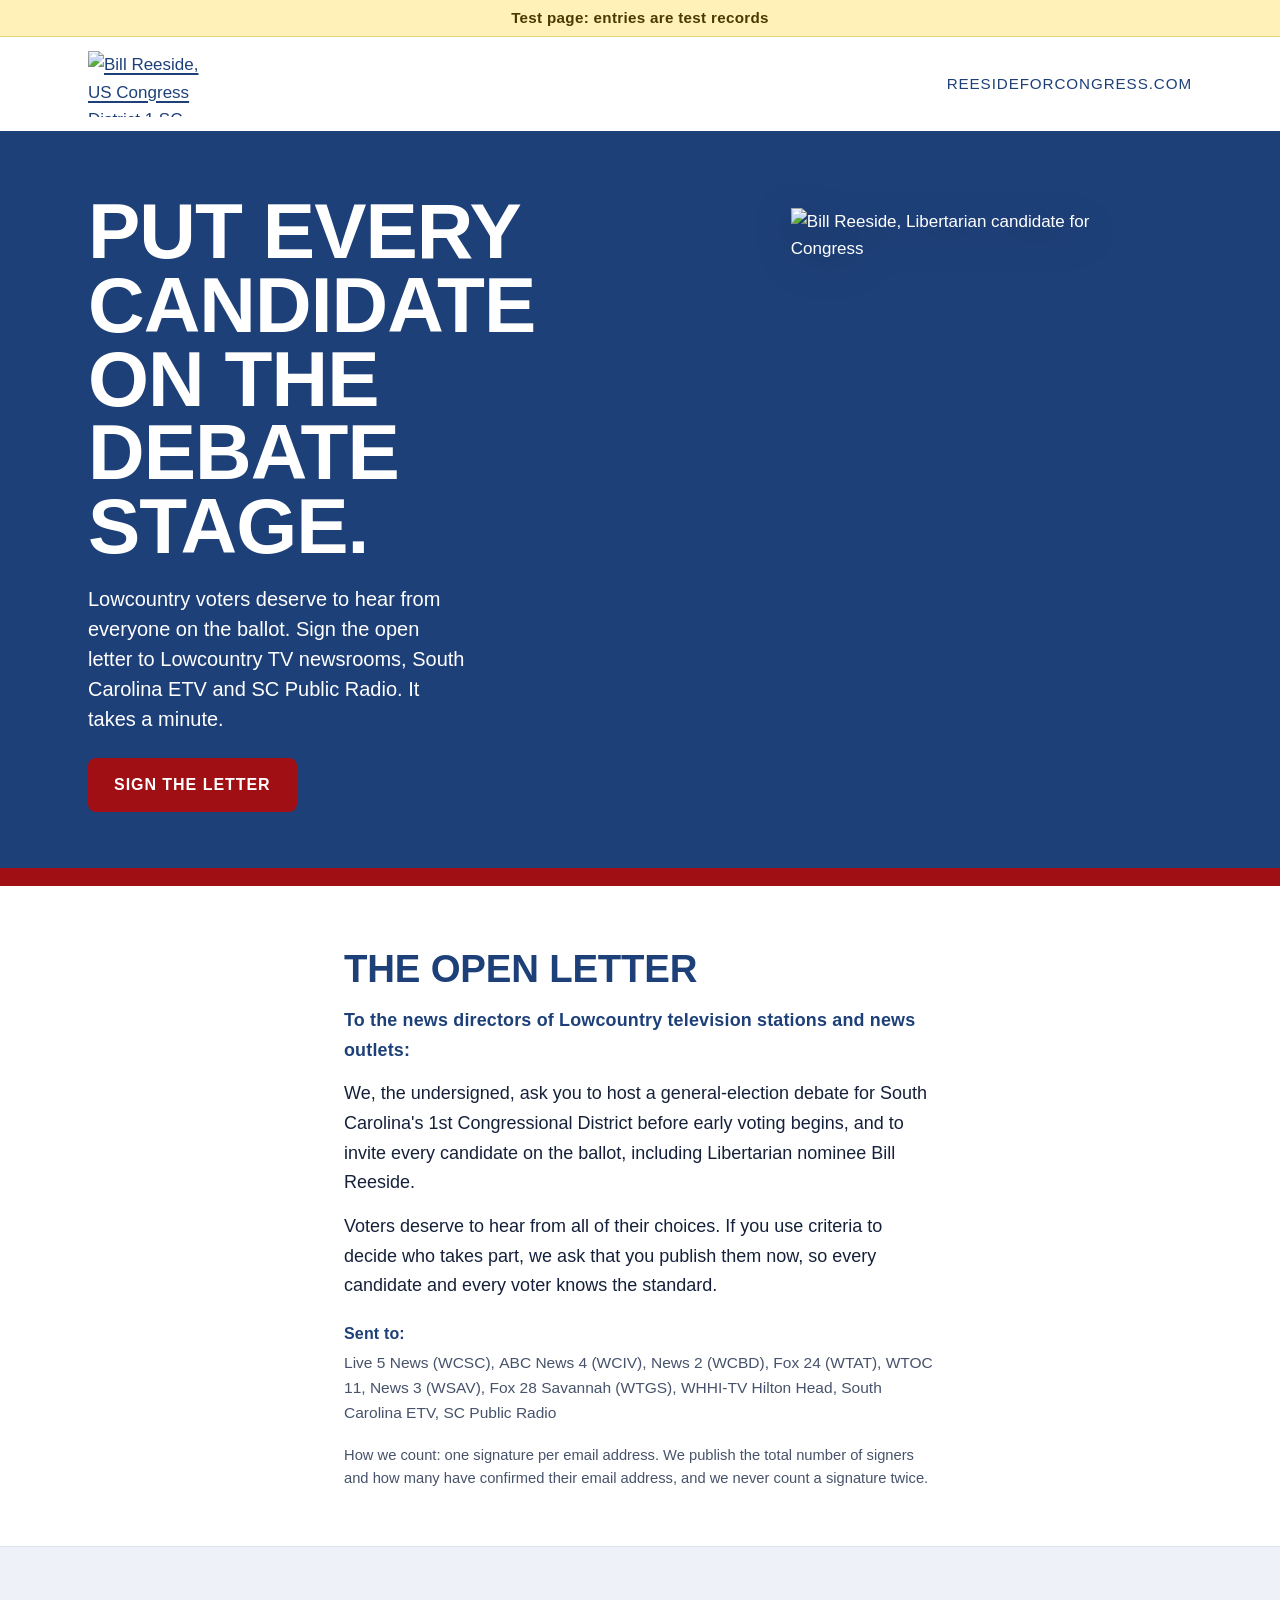
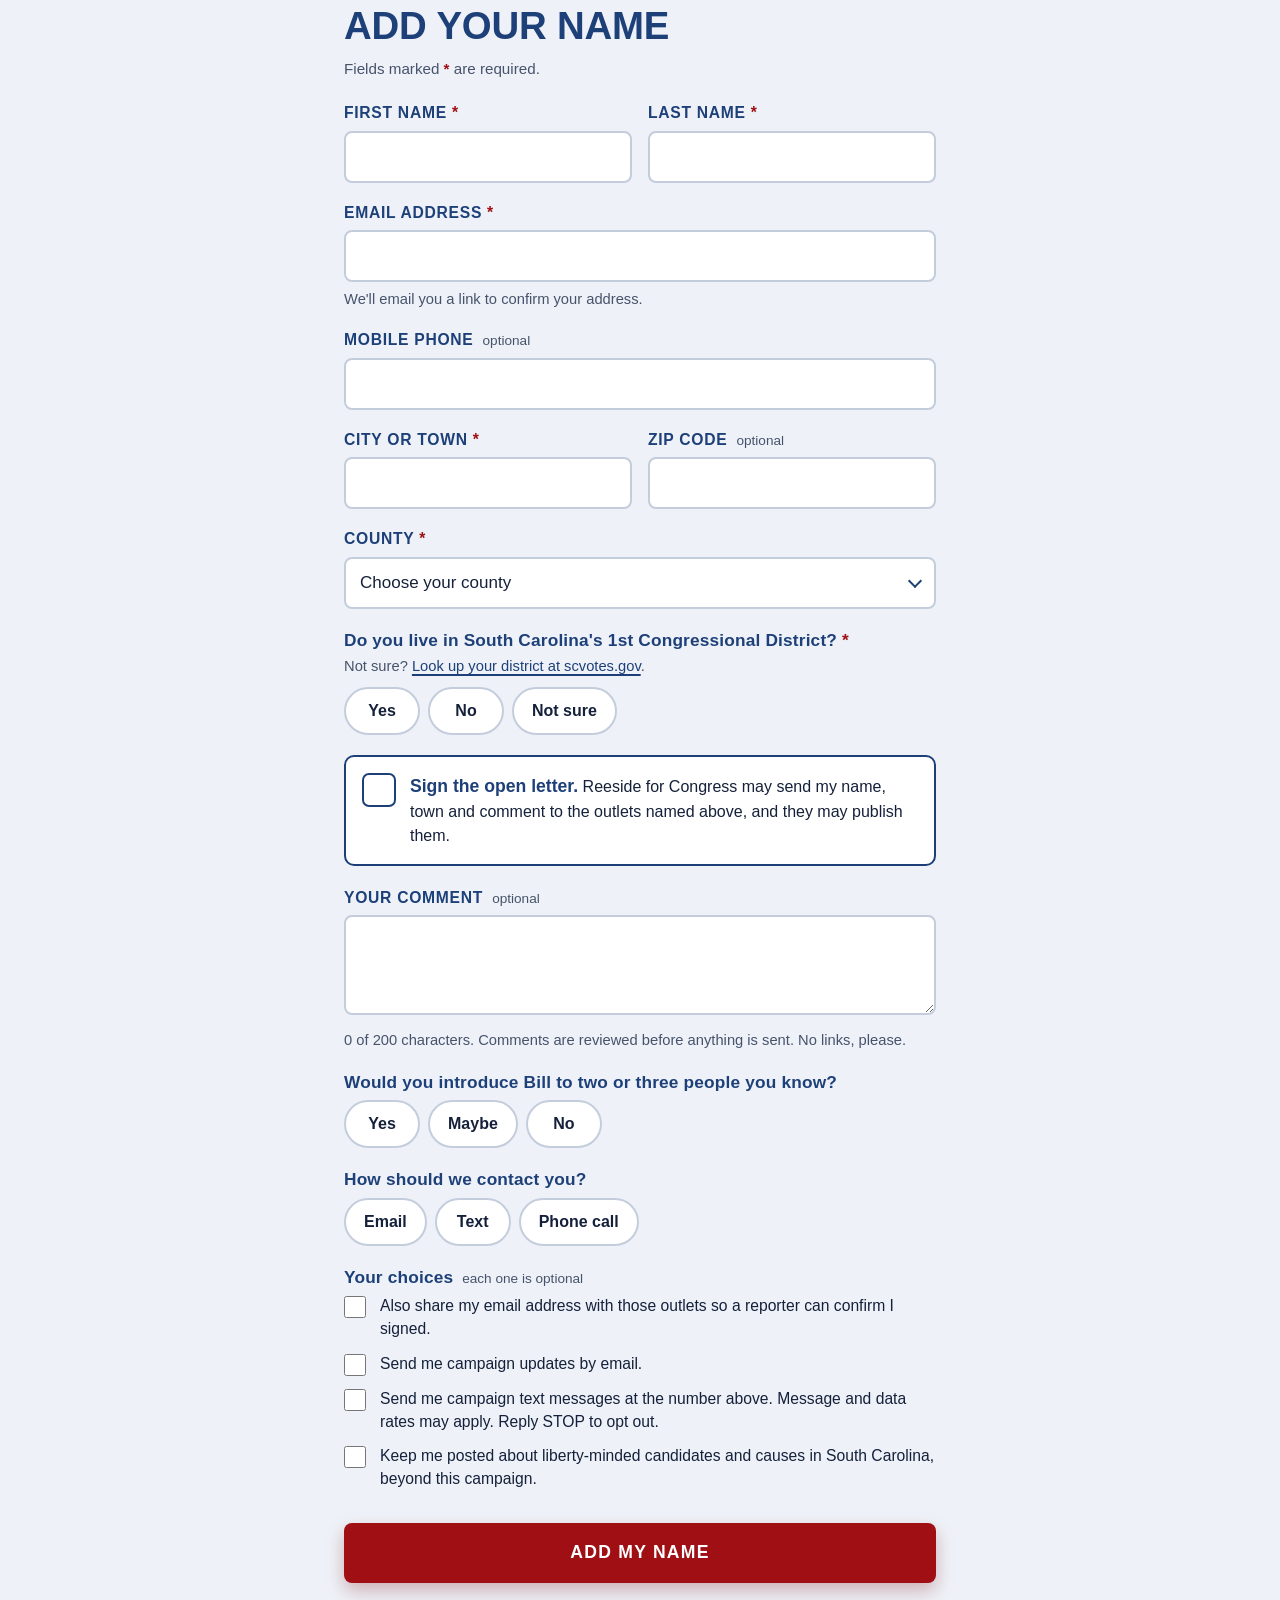
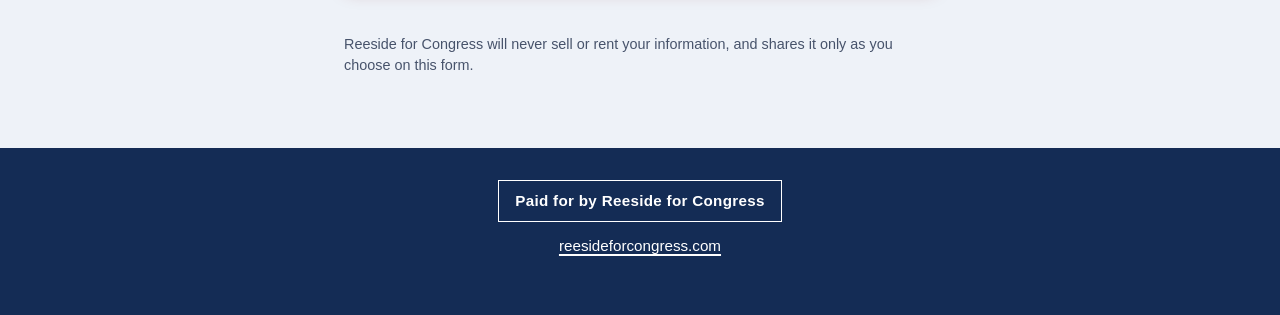
==== commit b480dd1b: "Bill much larger in the hero, clear of the copy Co-Authored-By: Claude Opus 5 <noreply@anthropic.com" ====
--- a/index.html
+++ b/index.html
@@ -17,7 +17,7 @@
 <meta name="twitter:card" content="summary_large_image">
 <link rel="preload" href="assets/fonts/montserrat-var.woff2" as="font" type="font/woff2" crossorigin>
 <link rel="preload" href="assets/fonts/oswald-var.woff2" as="font" type="font/woff2" crossorigin>
-<link rel="stylesheet" href="assets/css/site.css?v=8">
+<link rel="stylesheet" href="assets/css/site.css?v=9">
 <link rel="icon" href="assets/img/favicon.png">
 </head>
 <body>
@@ -243,7 +243,7 @@
   <p><a href="https://reesideforcongress.com">reesideforcongress.com</a></p>
 </footer>
 
-<script src="assets/js/content.js?v=8"></script>
-<script src="assets/js/app.js?v=8"></script>
+<script src="assets/js/content.js?v=9"></script>
+<script src="assets/js/app.js?v=9"></script>
 </body>
 </html>
--- a/assets/css/site.css
+++ b/assets/css/site.css
@@ -166,8 +166,8 @@
 .hero-bill {
   justify-self: end;
   width: auto;
-  height: 360px;
-  margin: -86px -28px 0 0;
+  height: 470px;
+  margin: -26px -30px 0 0;
   filter: drop-shadow(0 10px 18px rgba(0, 0, 0, 0.35));
   position: relative; z-index: 1;
 }
@@ -447,7 +447,7 @@
   }
   .hero-copy { padding-bottom: 56px; }
   .lede { font-size: 1.25rem; }
-  .hero-bill { height: 540px; margin: 0 -12px 0 0; justify-self: center; }
+  .hero-bill { height: 660px; margin: 0 -24px 0 0; justify-self: center; }
   .letter { padding: 64px 24px 56px; }
   .sign-inner { padding: 60px 24px 72px; }
 }
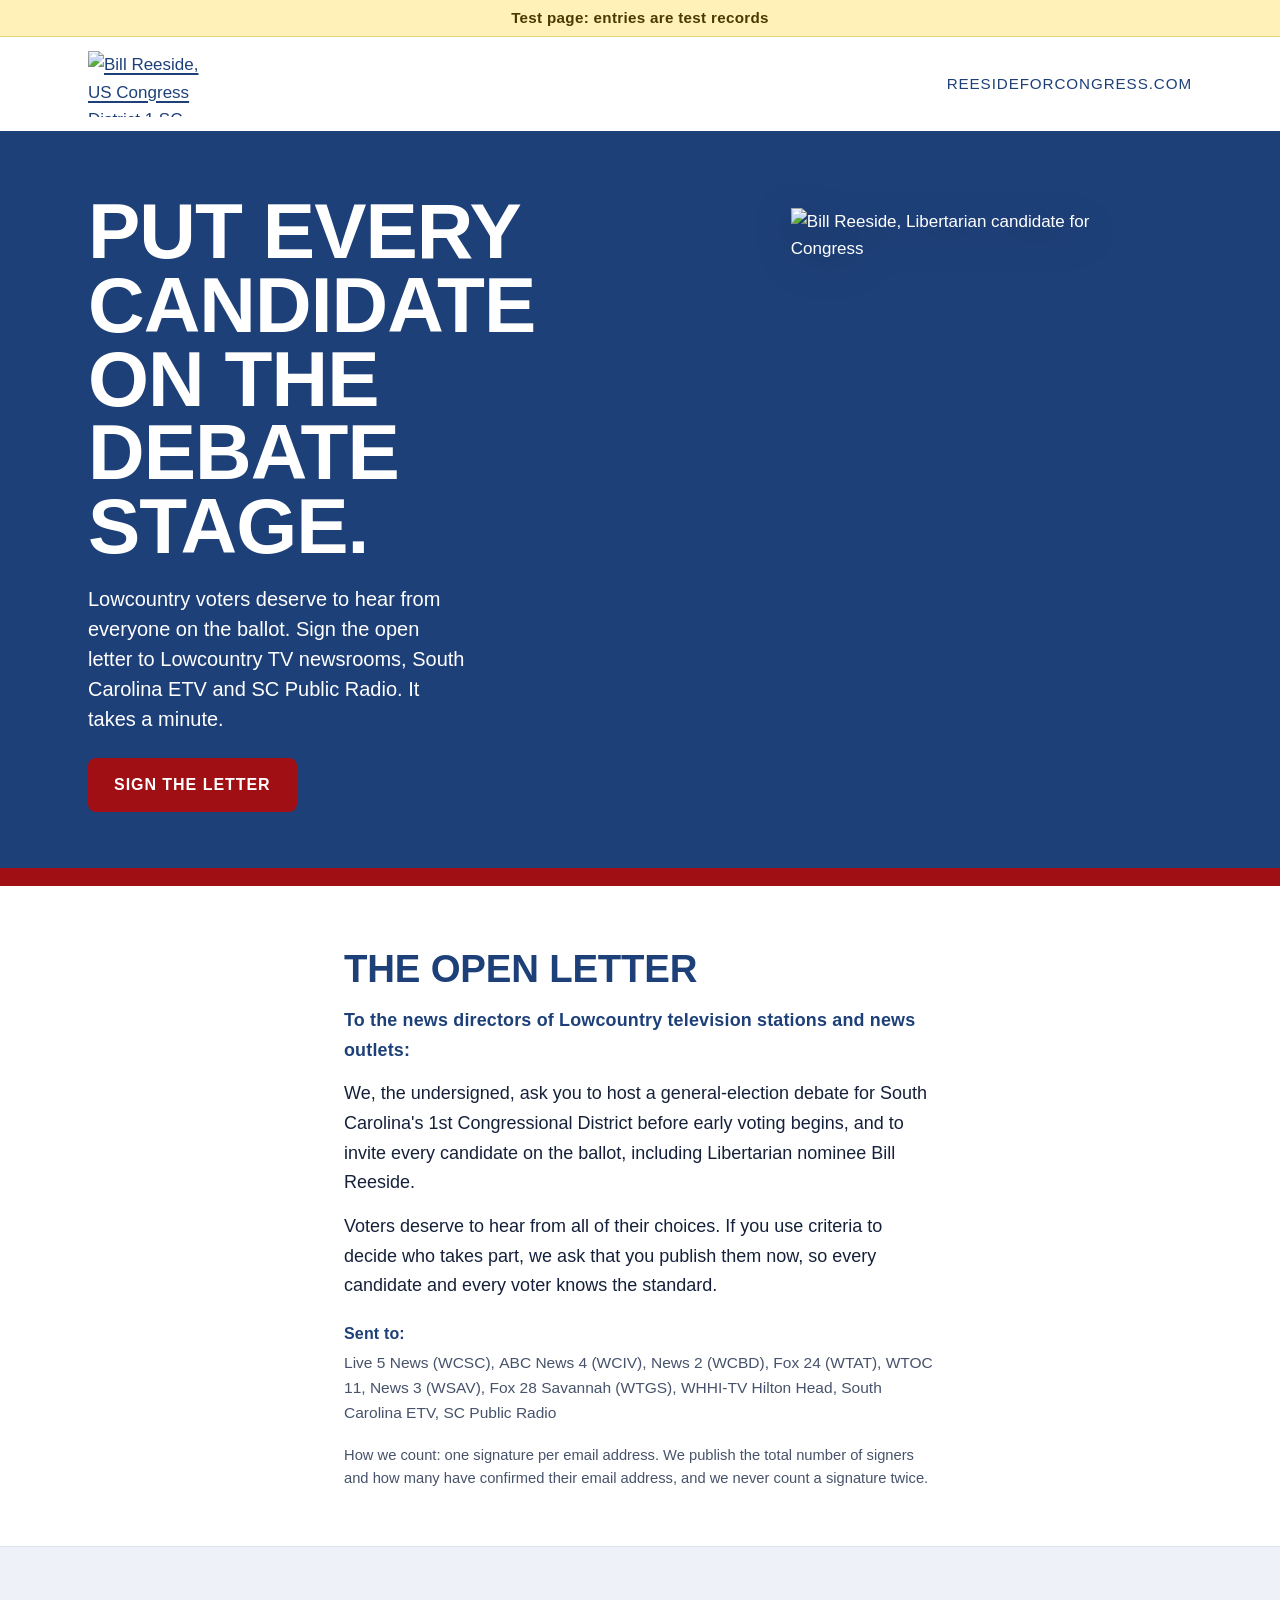
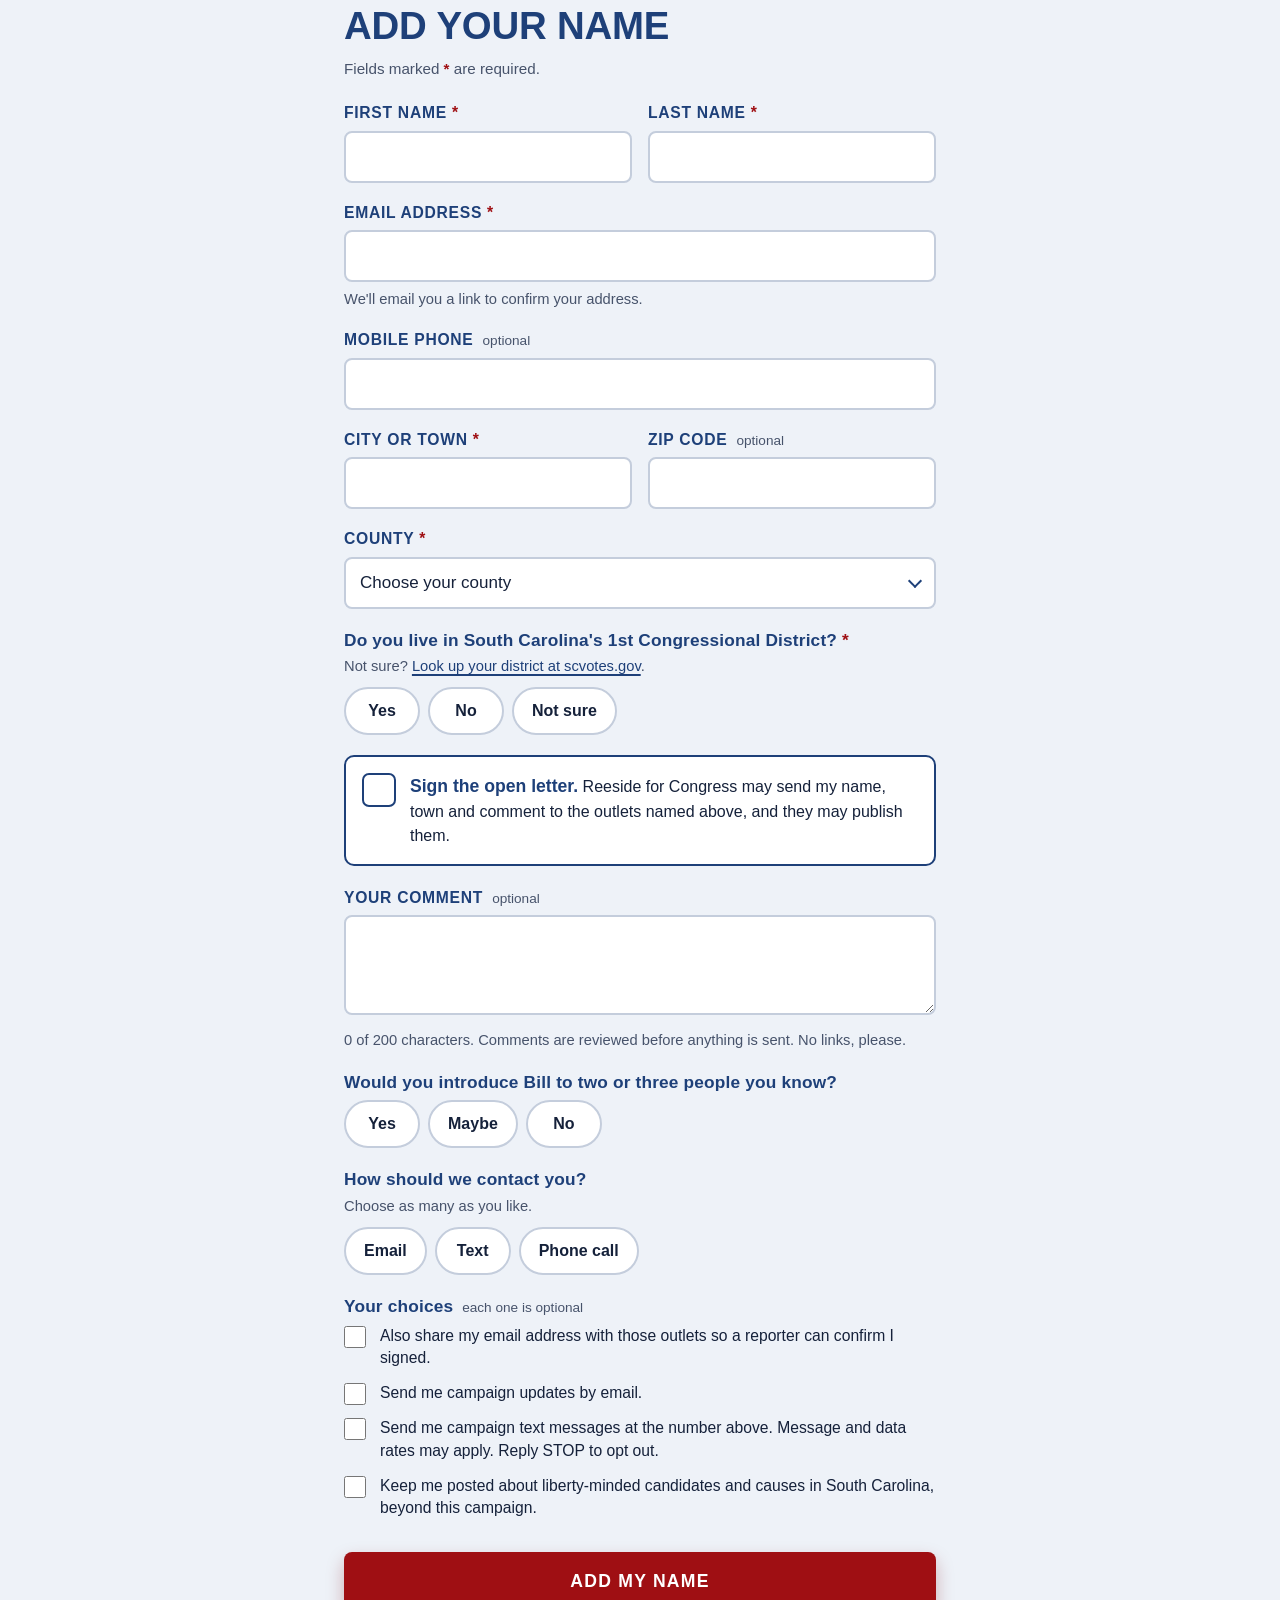
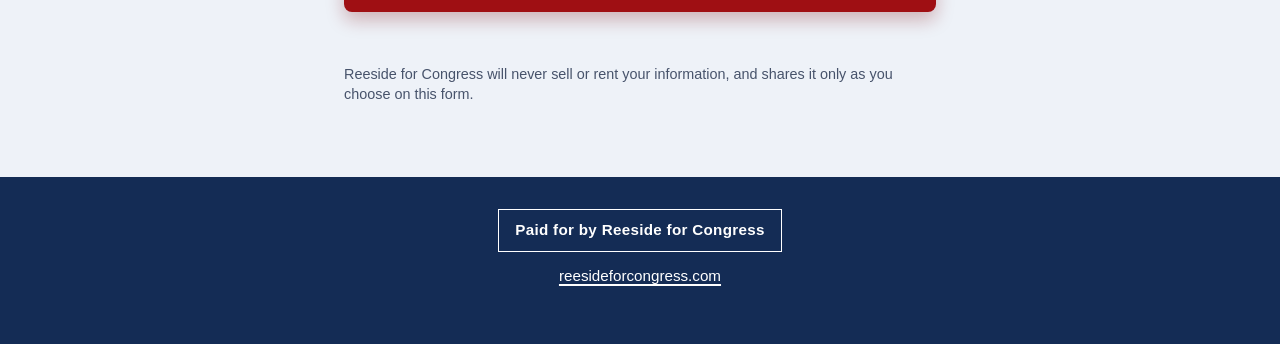
==== commit af390ab1: "Contact preference: tick boxes, and a number when text or call is chosen Co-Authored-By: Claude Opus" ====
--- a/index.html
+++ b/index.html
@@ -17,7 +17,7 @@
 <meta name="twitter:card" content="summary_large_image">
 <link rel="preload" href="assets/fonts/montserrat-var.woff2" as="font" type="font/woff2" crossorigin>
 <link rel="preload" href="assets/fonts/oswald-var.woff2" as="font" type="font/woff2" crossorigin>
-<link rel="stylesheet" href="assets/css/site.css?v=9">
+<link rel="stylesheet" href="assets/css/site.css?v=10">
 <link rel="icon" href="assets/img/favicon.png">
 </head>
 <body>
@@ -157,10 +157,11 @@
 
         <fieldset class="field choices">
           <legend>How should we contact you?</legend>
+          <p class="hint">Choose as many as you like.</p>
           <div class="pills">
-            <label class="pill"><input type="radio" name="preferredContact" value="Email"><span>Email</span></label>
-            <label class="pill"><input type="radio" name="preferredContact" value="Text"><span>Text</span></label>
-            <label class="pill"><input type="radio" name="preferredContact" value="Phone call"><span>Phone call</span></label>
+            <label class="pill"><input type="checkbox" name="preferredContact" value="Email"><span>Email</span></label>
+            <label class="pill"><input type="checkbox" name="preferredContact" value="Text"><span>Text</span></label>
+            <label class="pill"><input type="checkbox" name="preferredContact" value="Phone call"><span>Phone call</span></label>
           </div>
         </fieldset>
 
@@ -243,7 +244,7 @@
   <p><a href="https://reesideforcongress.com">reesideforcongress.com</a></p>
 </footer>
 
-<script src="assets/js/content.js?v=9"></script>
-<script src="assets/js/app.js?v=9"></script>
+<script src="assets/js/content.js?v=10"></script>
+<script src="assets/js/app.js?v=10"></script>
 </body>
 </html>
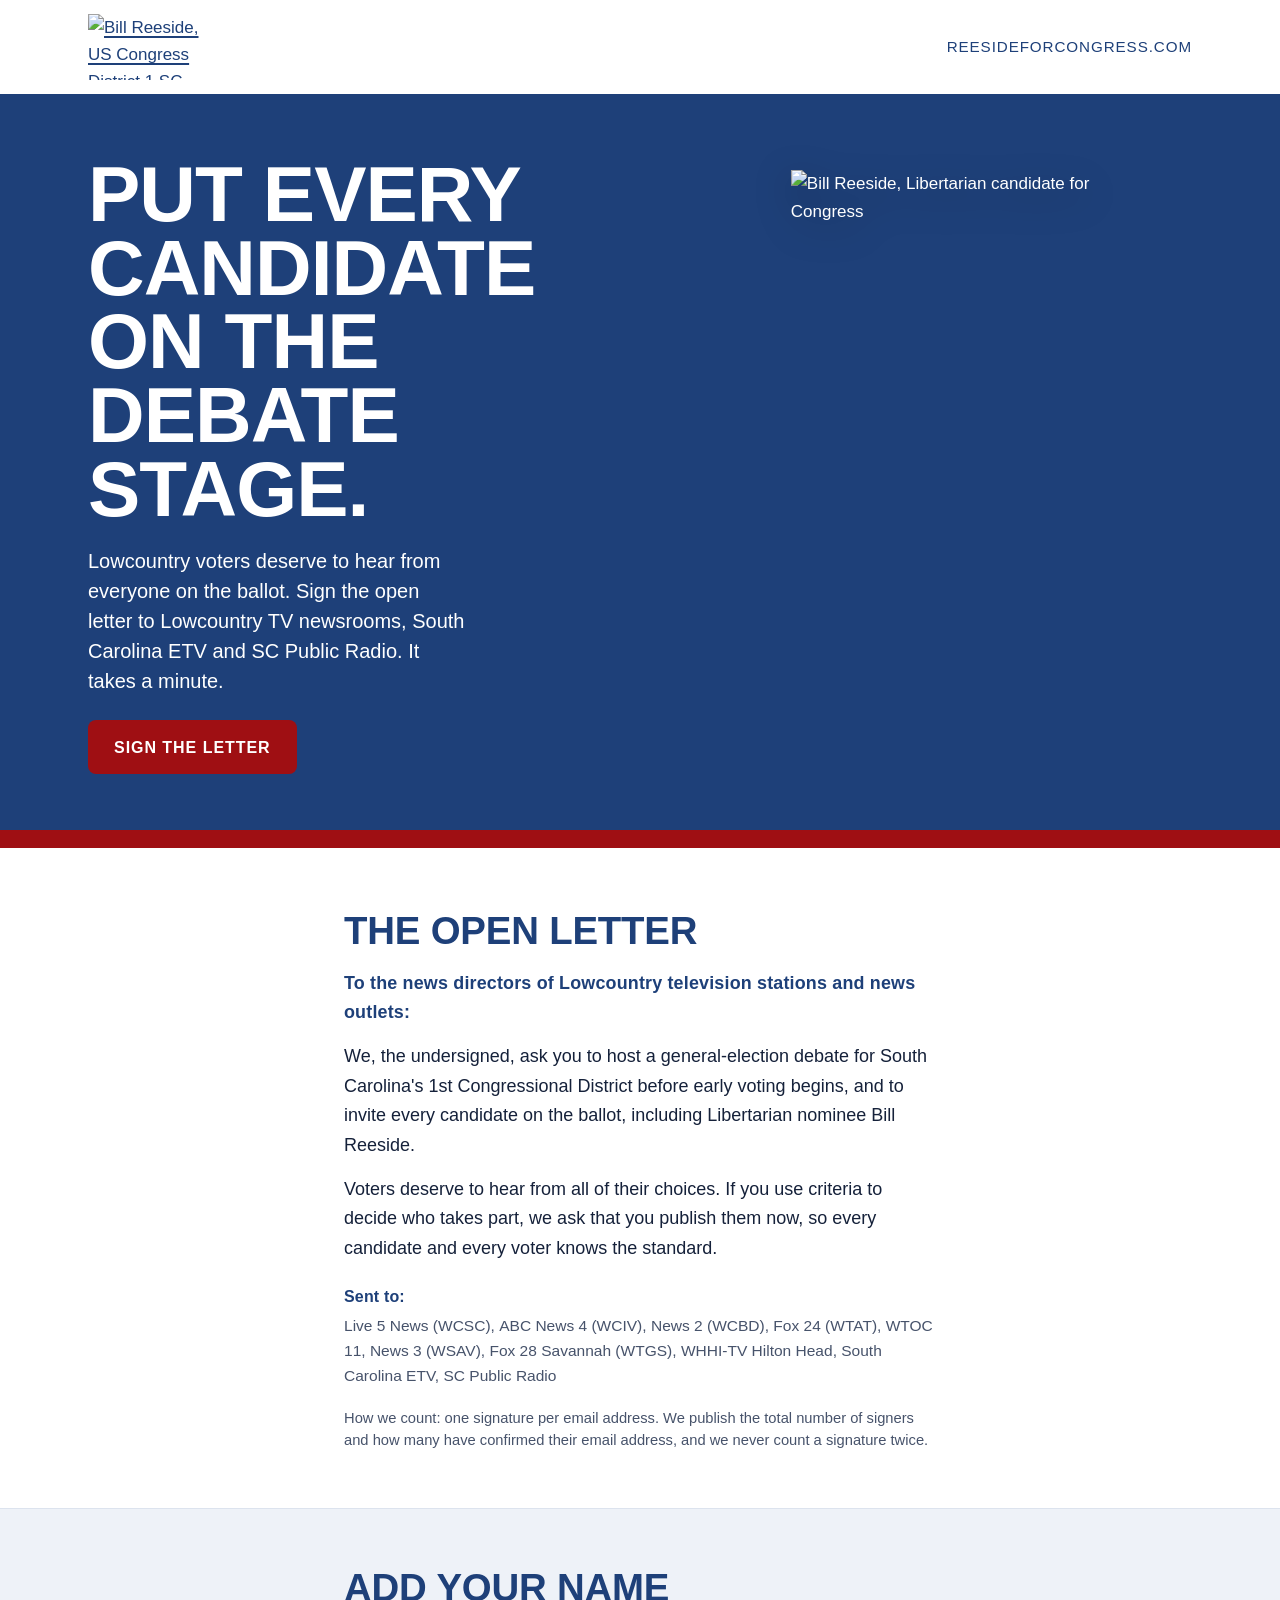
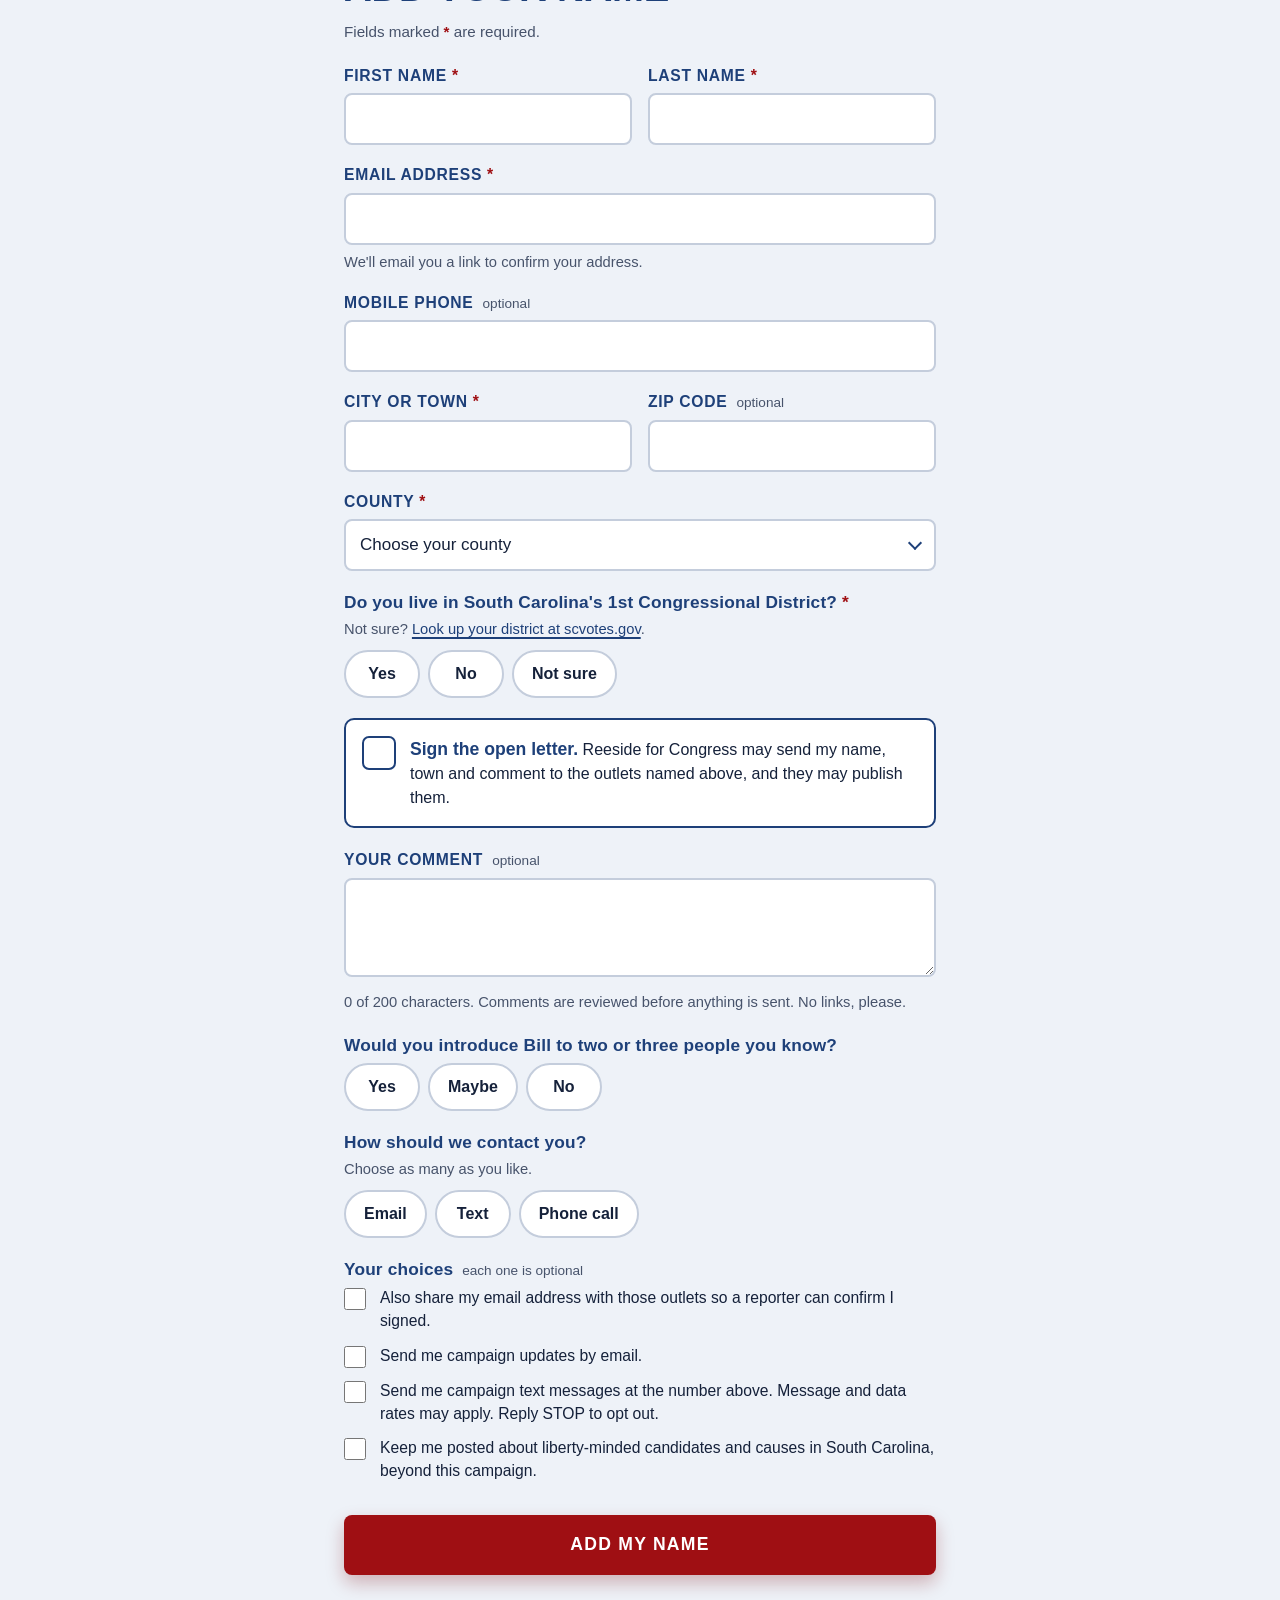
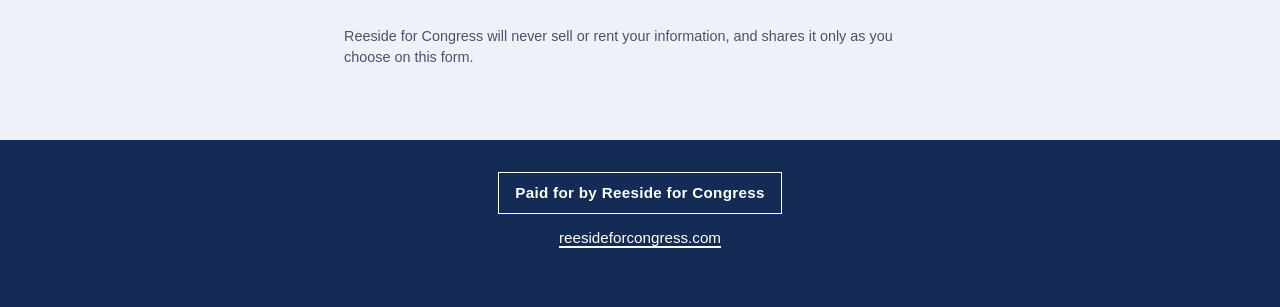
==== commit 18b659b8: "Live: no test ribbon Co-Authored-By: Claude Opus 5 <noreply@anthropic.com>" ====
--- a/index.html
+++ b/index.html
@@ -17,7 +17,7 @@
 <meta name="twitter:card" content="summary_large_image">
 <link rel="preload" href="assets/fonts/montserrat-var.woff2" as="font" type="font/woff2" crossorigin>
 <link rel="preload" href="assets/fonts/oswald-var.woff2" as="font" type="font/woff2" crossorigin>
-<link rel="stylesheet" href="assets/css/site.css?v=10">
+<link rel="stylesheet" href="assets/css/site.css?v=11">
 <link rel="icon" href="assets/img/favicon.png">
 </head>
 <body>
@@ -244,7 +244,7 @@
   <p><a href="https://reesideforcongress.com">reesideforcongress.com</a></p>
 </footer>
 
-<script src="assets/js/content.js?v=10"></script>
-<script src="assets/js/app.js?v=10"></script>
+<script src="assets/js/content.js?v=11"></script>
+<script src="assets/js/app.js?v=11"></script>
 </body>
 </html>
